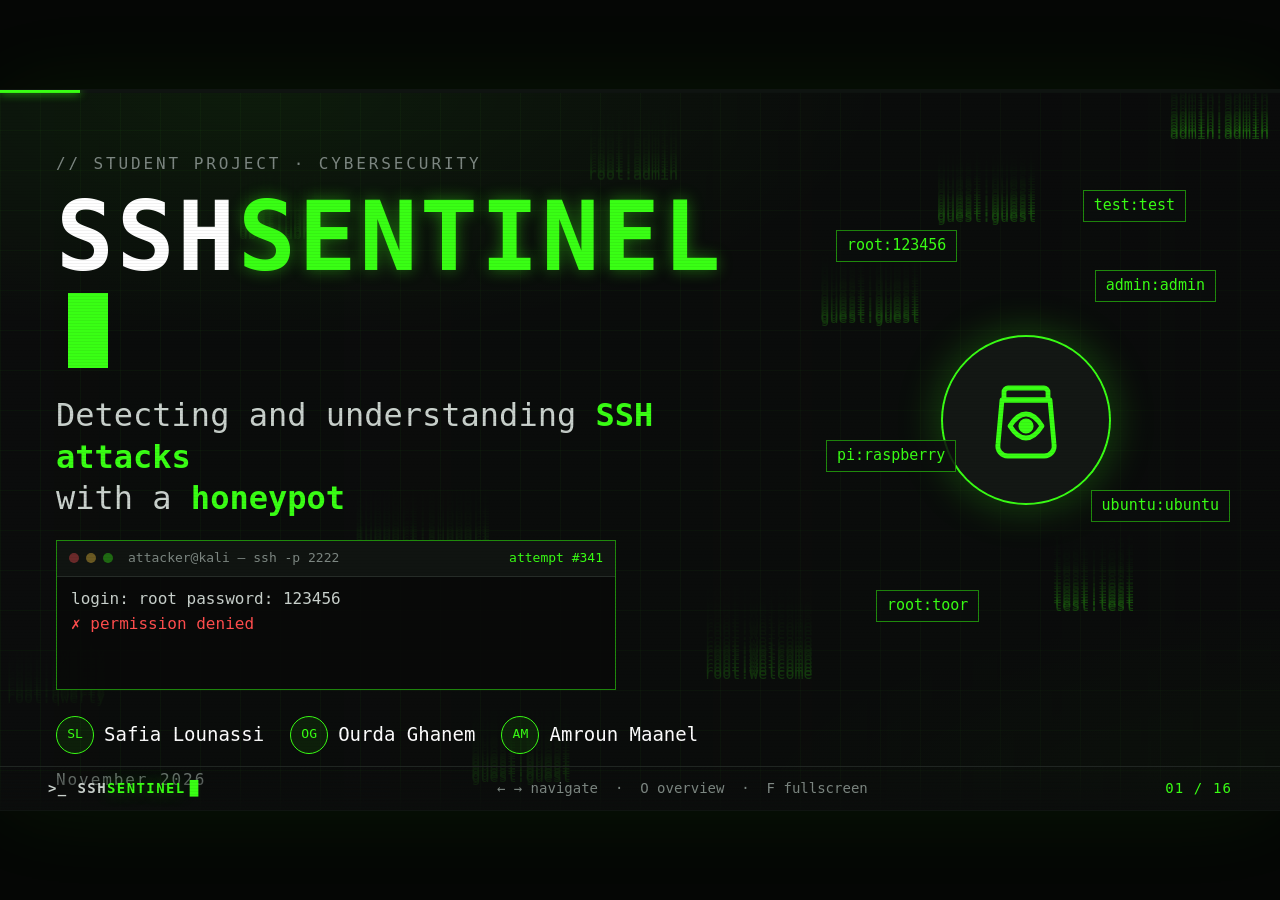
==== presentation/index.html @ a75fe954 "Add  custom modifications and presentation" ====
<!DOCTYPE html>
<html lang="en">
<head>
<meta charset="utf-8">
<meta name="viewport" content="width=device-width, initial-scale=1">
<title>SSH Sentinel - Detecting and understanding SSH attacks with a honeypot</title>
<link rel="stylesheet" href="css/style.css">
<link rel="stylesheet" href="css/slides.css">
</head>
<body>

<!-- ============================ ICON SET (line icons, 48x48) ============================ -->
<svg width="0" height="0" style="position:absolute" aria-hidden="true" focusable="false">
  <symbol id="i-server" viewBox="0 0 48 48"><rect x="6" y="8" width="36" height="14" rx="3"/><rect x="6" y="26" width="36" height="14" rx="3"/><circle cx="13" cy="15" r="1.6" fill="currentColor"/><circle cx="13" cy="33" r="1.6" fill="currentColor"/><path d="M22 15h14M22 33h14"/></symbol>
  <symbol id="i-db" viewBox="0 0 48 48"><ellipse cx="24" cy="12" rx="14" ry="6"/><path d="M10 12v24c0 3.3 6.3 6 14 6s14-2.7 14-6V12"/><path d="M10 24c0 3.3 6.3 6 14 6s14-2.7 14-6"/></symbol>
  <symbol id="i-web" viewBox="0 0 48 48"><rect x="5" y="8" width="38" height="32" rx="4"/><path d="M5 17h38"/><circle cx="11" cy="12.5" r="1.2" fill="currentColor"/><circle cx="16" cy="12.5" r="1.2" fill="currentColor"/><circle cx="24" cy="29" r="7"/><path d="M17 29h14M24 22c-3 3-3 11 0 14M24 22c3 3 3 11 0 14"/></symbol>
  <symbol id="i-terminal" viewBox="0 0 48 48"><rect x="5" y="9" width="38" height="30" rx="4"/><path d="M12 19l7 6-7 6M24 32h10"/></symbol>
  <symbol id="i-key" viewBox="0 0 48 48"><circle cx="15" cy="24" r="8"/><circle cx="15" cy="24" r="2.5" fill="currentColor"/><path d="M23 24h20M36 24v6M42 24v5"/></symbol>
  <symbol id="i-hacker" viewBox="0 0 48 48"><path d="M8 43c0-9 6-14 16-14s16 5 16 14"/><path d="M11 24c0-9 5-16 13-16s13 7 13 16c0 6-5 10-13 10s-13-4-13-10z"/><ellipse cx="24" cy="24" rx="8" ry="6.5" fill="#0b0d0c"/><circle cx="21" cy="24" r="1.8" fill="#ff4d4d" stroke="none"/><circle cx="27" cy="24" r="1.8" fill="#ff4d4d" stroke="none"/></symbol>
  <symbol id="i-firewall" viewBox="0 0 48 48"><rect x="5" y="10" width="38" height="28" rx="2"/><path d="M5 19.3h38M5 28.6h38M19 10v9.3M33 10v9.3M12 19.3v9.3M26 19.3v9.3M40 19.3v9.3M19 28.6V38M33 28.6V38"/></symbol>
  <symbol id="i-honeypot" viewBox="0 0 48 48"><path d="M13 14h22v-4a2 2 0 0 0-2-2H15a2 2 0 0 0-2 2z"/><path d="M12 14h24l2 22a5 5 0 0 1-5 6H15a5 5 0 0 1-5-6z"/><path d="M16 27c2.5-4 5.5-6 8-6s5.5 2 8 6c-2.5 4-5.5 6-8 6s-5.5-2-8-6z"/><circle cx="24" cy="27" r="2.6" fill="currentColor"/></symbol>
  <symbol id="i-eye" viewBox="0 0 48 48"><path d="M3 24s8-13 21-13 21 13 21 13-8 13-21 13S3 24 3 24z"/><circle cx="24" cy="24" r="6"/><circle cx="24" cy="24" r="2" fill="currentColor"/></symbol>
  <symbol id="i-shell" viewBox="0 0 48 48"><ellipse cx="24" cy="25" rx="18" ry="12" transform="rotate(-18 24 25)"/><path d="M8 31c9-5 23-7 33-3"/><path d="M16 29.5v4M20.5 28v4.2M25 27v4.4M29.5 26.5v4.2M34 27v4"/><path d="M14 23.5l3-1.5M18 20.5l3-1.2M23 18.6l3-.8M28 17.8l3-.2"/></symbol>
  <symbol id="i-hammer" viewBox="0 0 48 48"><rect x="21" y="5" width="24" height="11" rx="2" transform="rotate(45 33 10.5)"/><path d="M26 22L8 40"/></symbol>
  <symbol id="i-book" viewBox="0 0 48 48"><path d="M5 11c6-2 13-1 19 3v26c-6-4-13-5-19-3z"/><path d="M43 11c-6-2-13-1-19 3v26c6-4 13-5 19-3z"/><path d="M11 19c3-.6 6 0 9 1.6M11 26c3-.6 6 0 9 1.6"/></symbol>
  <symbol id="i-spray" viewBox="0 0 48 48"><rect x="8" y="20" width="16" height="22" rx="3"/><path d="M12 20v-7h9v7M21 14h9v-3H17"/><path d="M12 30h8"/><circle cx="35" cy="14" r="1.4" fill="currentColor"/><circle cx="40" cy="18" r="1.4" fill="currentColor"/><circle cx="37" cy="23" r="1.4" fill="currentColor"/><circle cx="43" cy="24" r="1.4" fill="currentColor"/><circle cx="40" cy="29" r="1.4" fill="currentColor"/></symbol>
  <symbol id="i-search" viewBox="0 0 48 48"><circle cx="21" cy="21" r="12"/><path d="M30 30l13 13"/><path d="M15 21h12M15 17h8M15 25h8"/></symbol>
  <symbol id="i-session" viewBox="0 0 48 48"><rect x="3" y="17" width="14" height="14" rx="3"/><rect x="31" y="17" width="14" height="14" rx="3"/><path d="M17 24h14"/><path d="M24 14v-5M24 34v5" /></symbol>
  <symbol id="i-alert" viewBox="0 0 48 48"><path d="M24 6L44 40H4z"/><path d="M24 20v10"/><circle cx="24" cy="35" r="1.6" fill="currentColor"/></symbol>
  <symbol id="i-pin" viewBox="0 0 48 48"><path d="M24 43s13-12 13-22a13 13 0 0 0-26 0c0 10 13 22 13 22z"/><circle cx="24" cy="21" r="5"/></symbol>
  <symbol id="i-globe" viewBox="0 0 48 48"><circle cx="24" cy="24" r="18"/><path d="M6 24h36M24 6c-8 9-8 27 0 36M24 6c8 9 8 27 0 36"/></symbol>
  <symbol id="i-lock" viewBox="0 0 48 48"><rect x="9" y="21" width="30" height="21" rx="4"/><path d="M15 21v-6a9 9 0 0 1 18 0v6"/><circle cx="24" cy="31" r="2.5" fill="currentColor"/></symbol>
  <symbol id="i-shield" viewBox="0 0 48 48"><path d="M24 5l16 6v12c0 10-7 17-16 20C15 40 8 33 8 23V11z"/><path d="M17 24l5 5 9-10"/></symbol>
  <symbol id="i-door" viewBox="0 0 48 48"><rect x="12" y="5" width="24" height="38" rx="2"/><circle cx="31" cy="25" r="2" fill="currentColor"/><path d="M6 43h36"/></symbol>
  <symbol id="i-playbook" viewBox="0 0 48 48"><rect x="9" y="8" width="30" height="35" rx="3"/><rect x="17" y="4" width="14" height="8" rx="2"/><path d="M15 21h18M15 28h18M15 35h10"/></symbol>
  <symbol id="i-bell" viewBox="0 0 48 48"><path d="M10 35V23a14 14 0 0 1 28 0v12l4 4H6z"/><path d="M20 43a4 4 0 0 0 8 0"/></symbol>
  <symbol id="i-cube" viewBox="0 0 48 48"><path d="M24 5l17 9v20l-17 9-17-9V14z"/><path d="M7 14l17 9 17-9M24 23v20"/></symbol>
  <symbol id="i-sliders" viewBox="0 0 48 48"><path d="M6 12h36M6 24h36M6 36h36"/><circle cx="17" cy="12" r="4" fill="#141815"/><circle cx="31" cy="24" r="4" fill="#141815"/><circle cx="14" cy="36" r="4" fill="#141815"/></symbol>
  <symbol id="i-check" viewBox="0 0 48 48"><path d="M8 25l11 11 21-23"/></symbol>
  <symbol id="i-x" viewBox="0 0 48 48"><path d="M11 11l26 26M37 11L11 37"/></symbol>
  <symbol id="i-laptop" viewBox="0 0 48 48"><rect x="9" y="10" width="30" height="21" rx="2"/><path d="M3 39h42l-3-8H6z"/></symbol>
  <symbol id="i-camera" viewBox="0 0 48 48"><rect x="4" y="14" width="40" height="26" rx="4"/><circle cx="24" cy="27" r="8"/><path d="M15 14l3-6h12l3 6"/></symbol>
  <symbol id="i-file" viewBox="0 0 48 48"><path d="M11 5h18l9 9v29H11z"/><path d="M29 5v9h9M17 24h14M17 30h14M17 36h9"/></symbol>
  <symbol id="i-plug" viewBox="0 0 48 48"><path d="M17 5v10M31 5v10"/><path d="M11 15h26v8a13 13 0 0 1-26 0z"/><path d="M24 36v8"/></symbol>
  <symbol id="i-clock" viewBox="0 0 48 48"><circle cx="24" cy="24" r="18"/><path d="M24 12v13l8 5"/></symbol>
  <symbol id="i-network" viewBox="0 0 48 48"><circle cx="24" cy="10" r="5"/><circle cx="9" cy="37" r="5"/><circle cx="39" cy="37" r="5"/><path d="M21 14.5L11.5 32.5M27 14.5l9.5 18M14 37h20"/></symbol>
  <symbol id="i-skull" viewBox="0 0 48 48"><path d="M10 22c0-8 6-14 14-14s14 6 14 14c0 5-2 8-5 10v6H15v-6c-3-2-5-5-5-10z"/><circle cx="18" cy="23" r="3" fill="currentColor"/><circle cx="30" cy="23" r="3" fill="currentColor"/><path d="M21 38v-4M27 38v-4"/></symbol>
</svg>

<div id="deck">
<div id="stage">
  <div class="chrome-progress"><i id="bar"></i></div>

  <!-- ================================== 01 TITLE ================================== -->
  <section class="slide s-title" id="title" data-title="Title">
    <canvas id="rain" width="1280" height="720"></canvas>
    <div class="t-left">
      <div class="t-kicker">// student project &middot; cybersecurity</div>
      <h1 class="hero">SSH<span class="accent">SENTINEL</span><span class="caret-block"></span></h1>
      <p class="sub">Detecting and understanding <b>SSH attacks</b><br>with a <b>honeypot</b></p>
      <div class="miniterm" id="miniterm" aria-hidden="true">
        <div class="mt-head"><i></i><i></i><i></i><span>attacker@kali &mdash; ssh -p 2222</span><em id="mt-count">attempt #1</em></div>
        <div class="mt-body" id="mt-body"></div>
      </div>
      <div class="team">
        <div class="person"><span class="avatar">SL</span><span>Safia Lounassi</span></div>
        <div class="person"><span class="avatar">OG</span><span>Ourda Ghanem</span></div>
        <div class="person"><span class="avatar">AM</span><span>Amroun Maanel</span></div>
      </div>
      <div class="t-date">November 2026</div>
    </div>
    <div class="t-art" id="tart">
      <div class="radar"><i></i><i></i><i></i></div>
      <button class="jar-btn" id="jar" aria-label="Touch the honeypot"><svg class="ic"><use href="#i-honeypot"/></svg></button>
      <span class="fchip c1">root:123456</span><span class="fchip c2">admin:admin</span>
      <span class="fchip c3">pi:raspberry</span><span class="fchip c4">ubuntu:ubuntu</span>
      <span class="fchip c5">root:toor</span><span class="fchip c6">test:test</span>
      <div class="jar-alert" id="jar-alert"><svg class="ic"><use href="#i-alert"/></svg> ATTACKER CAUGHT</div>
    </div>
  </section>

  <!-- ================================== 02 SCENARIO ================================== -->
  <section class="slide" id="scenario" data-title="The scenario">
    <header class="head">
      <div class="kicker"><b>02</b> &middot; The scenario</div>
      <h1 class="t">Imagine a company&hellip;</h1>
    </header>
    <div class="sc-body">
      <div class="sc-wrap">
        <svg id="scene" viewBox="0 0 820 440" class="scene" role="img" aria-label="A company network with servers; an unknown attacker on the internet tries to reach the SSH administration server">
          <path d="M228 8v424" class="dash"/>
          <text x="228" y="436" text-anchor="middle" class="tiny" id="sc-inet">INTERNET</text>

          <g id="sc-attacker">
            <circle class="halo" cx="85" cy="345" r="62"/>
            <use href="#i-hacker" x="30" y="290" width="110" height="110" class="red"/>
            <text x="85" y="416" text-anchor="middle" class="lbl red">Unknown IP</text>
            <text x="85" y="432" text-anchor="middle" class="tiny">203.0.113.10</text>
          </g>

          <g id="sc-company">
            <rect x="300" y="8" width="512" height="424" rx="12" class="cbox"/>
            <text x="322" y="36" class="lbl">ACME CORP &middot; private network</text>
            <g class="srvs">
              <use href="#i-server" x="330" y="52" width="52" height="52"/><use href="#i-server" x="422" y="52" width="52" height="52"/><use href="#i-server" x="514" y="52" width="52" height="52"/><use href="#i-server" x="606" y="52" width="52" height="52"/><use href="#i-server" x="698" y="52" width="52" height="52"/>
              <use href="#i-server" x="330" y="128" width="52" height="52"/><use href="#i-server" x="422" y="128" width="52" height="52"/><use href="#i-server" x="514" y="128" width="52" height="52"/><use href="#i-server" x="606" y="128" width="52" height="52"/><use href="#i-server" x="698" y="128" width="52" height="52"/>
            </g>
            <text x="330" y="212" class="lbl dim">10 Linux servers</text>
            <path d="M322 226h470" class="dash soft"/>
            <g id="sc-ssh">
              <circle class="ring" cx="366" cy="330" r="48"/>
              <use href="#i-terminal" x="336" y="300" width="60" height="60"/>
              <text x="366" y="398" text-anchor="middle" class="lbl">SSH admin</text>
            </g>
            <g id="sc-db"><use href="#i-db" x="500" y="300" width="60" height="60"/><text x="530" y="398" text-anchor="middle" class="lbl dim">Database</text></g>
            <g id="sc-web"><use href="#i-web" x="650" y="300" width="60" height="60"/><text x="680" y="398" text-anchor="middle" class="lbl dim">Web app</text></g>
          </g>
          <g id="sc-flow"></g>
          <text id="sc-count" x="85" y="272" text-anchor="middle" class="count">attempts: 0</text>
        </svg>
        <div class="qb qb1" data-step="4"><svg class="ic"><use href="#i-search"/></svg> Who is it?</div>
        <div class="qb qb2" data-step="4"><svg class="ic"><use href="#i-playbook"/></svg> What are they trying?</div>
        <div class="qb qb3" data-step="4"><svg class="ic"><use href="#i-terminal"/></svg> What if they get in?</div>
      </div>
      <aside class="sc-say">
        <div class="say" data-step="1"><b>A company</b><span>10 Linux servers, a database server, a web application server and an SSH administration server.</span></div>
        <div class="say" data-step="2"><b>One day&hellip;</b><span>An unknown IP address keeps trying different credentials on the SSH server.</span></div>
        <div class="say alert" data-step="3"><b><svg class="ic"><use href="#i-bell"/></svg> The security team notices</b><span><em id="sc-n">0</em> failed logins. They need answers, fast.</span></div>
      </aside>
    </div>
  </section>

  <!-- ================================== 03 QUESTIONS ================================== -->
  <section class="slide" id="questions" data-title="Three questions">
    <header class="head">
      <div class="kicker"><b>03</b> &middot; What the company wants to know</div>
      <h1 class="t">Three questions</h1>
    </header>
    <div class="qrow">
      <article class="qcard" data-step="1" tabindex="0">
        <div class="qinner">
          <div class="qface front"><span class="qnum">01</span><svg class="ic xl"><use href="#i-hacker"/></svg><h2>Who?</h2><p>Who is trying to access our infrastructure?</p><span class="hint">click to flip</span></div>
          <div class="qface back"><h3>We answer with</h3><ul><li><svg class="ic"><use href="#i-globe"/></svg> a world map of attackers</li><li><svg class="ic"><use href="#i-pin"/></svg> IP, country, history</li></ul><span class="hint">Slide 11</span></div>
        </div>
      </article>
      <article class="qcard" data-step="2" tabindex="0">
        <div class="qinner">
          <div class="qface front"><span class="qnum">02</span><svg class="ic xl"><use href="#i-playbook"/></svg><h2>How?</h2><p>What techniques are they using?</p><span class="hint">click to flip</span></div>
          <div class="qface back"><h3>We answer with</h3><ul><li><svg class="ic"><use href="#i-shield"/></svg> 11 detection rules</li><li><svg class="ic"><use href="#i-bell"/></svg> alerts with severity</li></ul><span class="hint">Slides 12-13</span></div>
        </div>
      </article>
      <article class="qcard" data-step="3" tabindex="0">
        <div class="qinner">
          <div class="qface front"><span class="qnum">03</span><svg class="ic xl"><use href="#i-terminal"/></svg><h2>Then?</h2><p>What happens after they gain access to a simulated environment?</p><span class="hint">click to flip</span></div>
          <div class="qface back"><h3>We answer with</h3><ul><li><svg class="ic"><use href="#i-shell"/></svg> Cowrie's fake shell</li><li><svg class="ic"><use href="#i-clock"/></svg> a replay of the session</li></ul><span class="hint">Slide 14</span></div>
        </div>
      </article>
    </div>
    <div class="bigline" data-step="4">We answer all three &mdash; <span class="accent">without risking a single real server.</span></div>
  </section>

  <!-- ================================== 04 HONEYPOT ================================== -->
  <section class="slide" id="honeypot" data-title="Key term: honeypot">
    <header class="head">
      <div class="kicker"><b>04</b> &middot; Key term</div>
      <h1 class="t"><svg class="ic hi"><use href="#i-honeypot"/></svg> Honeypot</h1>
    </header>
    <div class="two hp">
      <div class="hp-left">
        <p class="lead">A <b>decoy system</b> that looks real, but that nobody legitimate has any reason to use.</p>
        <div class="analogy" data-step="1"><span class="tag">Analogy</span>A wallet left on a table, with a hidden camera. An honest person walks past. Whoever touches it is exactly who you wanted to see.</div>
        <div class="trio" data-step="2">
          <div><svg class="ic"><use href="#i-alert"/></svg><span>Any connection is suspicious</span></div>
          <div><svg class="ic"><use href="#i-eye"/></svg><span>Every move is recorded</span></div>
          <div><svg class="ic"><use href="#i-shield"/></svg><span>Nothing real is at risk</span></div>
        </div>
      </div>
      <div class="hp-right">
        <svg id="hp-scene" viewBox="0 0 560 330" role="img" aria-label="A thief reaches for a wallet; a hidden camera records it">
          <g id="hp-cam"><use href="#i-camera" x="440" y="14" width="86" height="86"/><circle class="rec" cx="512" cy="36" r="5"/><text x="483" y="116" text-anchor="middle" class="tiny">hidden camera</text></g>
          <path d="M455 100L400 214" class="dash soft"/>
          <rect x="120" y="262" width="360" height="12" rx="4" class="table"/><path d="M150 274v40M450 274v40" class="table-leg"/>
          <g id="hp-bait" transform="translate(300 214)"><rect width="96" height="48" rx="9" class="wallet"/><path d="M62 0v48" class="wallet-line"/><circle cx="78" cy="24" r="5" class="wallet-clasp"/><text x="28" y="31" class="coin">$</text></g>
          <text x="348" y="298" text-anchor="middle" class="tiny">bait</text>
          <g id="hp-thief"><use href="#i-hacker" x="0" y="196" width="104" height="104" class="red"/></g>
          <circle id="hp-flash" cx="350" cy="238" r="0"/>
          <g id="hp-stamp"><rect x="150" y="70" width="230" height="52" rx="6"/><text x="265" y="106" text-anchor="middle">CAUGHT</text></g>
        </svg>
        <div class="hp-foot"><button class="btn" id="hp-btn">&#9654; Touch the bait</button><div id="hp-log" class="mini-log"></div></div>
      </div>
    </div>
  </section>

  <!-- ================================== 05 COWRIE ================================== -->
  <section class="slide" id="cowrie" data-title="Key term: Cowrie">
    <header class="head">
      <div class="kicker"><b>05</b> &middot; Key term</div>
      <h1 class="t"><svg class="ic hi"><use href="#i-shell"/></svg> Cowrie</h1>
    </header>
    <div class="two cw">
      <div class="cw-left">
        <p class="lead">A ready-made, open-source <b>SSH honeypot</b>. It records. It does not analyse.</p>
        <ul class="facts">
          <li data-step="1"><svg class="ic"><use href="#i-terminal"/></svg><span>Listens on port <b>2222</b> &mdash; the real SSH stays on 22</span></li>
          <li data-step="2"><svg class="ic"><use href="#i-shell"/></svg><span>Gives attackers a <b>fake shell</b>: every answer is invented</span></li>
          <li data-step="3"><svg class="ic"><use href="#i-file"/></svg><span>Saves every action as a <b>JSON log</b></span></li>
          <li data-step="4"><svg class="ic"><use href="#i-shield"/></svg><span>Attackers <b>never touch a real system</b></span></li>
        </ul>
        <div class="credit" data-step="5"><svg class="ic"><use href="#i-plug"/></svg><span>Not our code. <b>SSH Sentinel</b> is built on top of it.</span></div>
      </div>
      <div class="cw-right">
        <div class="cw-title">Try it &mdash; you are the attacker</div>
        <div class="term">
          <div class="term-head"><i></i><i></i><i></i><span>root@svr04 &mdash; fake shell (Cowrie)</span></div>
          <div class="term-body" id="tb"></div>
          <form class="term-in" id="tf" autocomplete="off"><span class="ps1">root@svr04:~#</span><input id="ti" spellcheck="false" aria-label="type a command"></form>
        </div>
        <div class="cmdchips" id="cmdchips">
          <button class="chipbtn" data-cmd="whoami">whoami</button><button class="chipbtn" data-cmd="uname -a">uname -a</button><button class="chipbtn" data-cmd="ls">ls</button><button class="chipbtn" data-cmd="cat /etc/passwd">cat /etc/passwd</button><button class="chipbtn" data-cmd="wget http://example.invalid/x">wget&hellip;</button>
        </div>
        <div class="rec-title"><svg class="ic"><use href="#i-eye"/></svg> What Cowrie records</div>
        <div class="reclog" id="reclog"></div>
      </div>
    </div>
  </section>

  <!-- ================================== 06 VOCABULARY ================================== -->
  <section class="slide" id="vocab" data-title="Attack vocabulary">
    <header class="head">
      <div class="kicker"><b>06</b> &middot; Key terms &middot; the attacker's vocabulary</div>
      <h1 class="t">Five words you will hear</h1>
    </header>
    <div class="vtiles" id="vtiles">
      <button class="vtile" data-step="1" data-v="brute"><svg class="ic xl"><use href="#i-hammer"/></svg><b>Brute force</b><span>Try every possible combination until one works.</span></button>
      <button class="vtile" data-step="2" data-v="dict"><svg class="ic xl"><use href="#i-book"/></svg><b>Dictionary attack</b><span>Try the most common passwords first.</span></button>
      <button class="vtile" data-step="3" data-v="spray"><svg class="ic xl"><use href="#i-spray"/></svg><b>Password spraying</b><span>One password, tried on many accounts.</span></button>
      <button class="vtile" data-step="4" data-v="enum"><svg class="ic xl"><use href="#i-search"/></svg><b>Username enumeration</b><span>Probe which usernames actually exist.</span></button>
      <button class="vtile" data-step="5" data-v="session"><svg class="ic xl"><use href="#i-session"/></svg><b>SSH session</b><span>One connection, from connect to close.</span></button>
    </div>
    <div class="vdemo panel" id="vdemo"><div class="vd-empty">Press &rarr; to meet the first one</div></div>
  </section>

  <!-- ================================== 07 PROBLEM ================================== -->
  <section class="slide" id="problem" data-title="The problem">
    <header class="head">
      <div class="kicker"><b>07</b> &middot; The problem</div>
      <h1 class="t">A honeypot gives you <span class="red">logs</span>, not answers</h1>
    </header>
    <div class="logwall panel">
      <div class="logscroll" id="logscroll"></div>
      <div class="lw-badge" data-step="1"><svg class="ic"><use href="#i-file"/></svg> <em id="lw-n">12,408</em> events today</div>
      <div class="lw-shade"></div>
      <div class="lw-q" data-step="2">
        <div><svg class="ic"><use href="#i-hacker"/></svg>Who attacked?</div>
        <div><svg class="ic"><use href="#i-key"/></svg>Who got in?</div>
        <div><svg class="ic"><use href="#i-terminal"/></svg>What did they do?</div>
      </div>
    </div>
    <div class="bigline" data-step="3">Nobody can read this at scale. <span class="accent">We need a tool that turns logs into answers.</span></div>
  </section>

  <!-- ================================== 08 VERSUS ================================== -->
  <section class="slide" id="versus" data-title="Why a honeypot, not just a firewall?">
    <header class="head">
      <div class="kicker"><b>08</b> &middot; A fair question</div>
      <h1 class="t">Why a honeypot, not just a firewall?</h1>
    </header>
    <div class="vs">
      <div class="vs-col fw" id="vs-fw">
        <div class="vs-top"><svg class="ic"><use href="#i-firewall"/></svg><div><b>Firewall</b><small>the locked door</small></div></div>
        <div class="lane"><svg class="ic atk"><use href="#i-hacker"/></svg><i class="pkt" id="fw-pkt"></i><svg class="ic wall"><use href="#i-firewall"/></svg><span class="stamp bad" id="fw-stamp">BLOCKED</span></div>
        <div class="vs-log" id="fw-log"></div>
        <div class="vs-learn" id="fw-learn">You learn: <b>one log line</b></div>
      </div>
      <div class="vs-btn"><button class="btn" id="vs-go">&#9654; Launch attack</button></div>
      <div class="vs-col hp" id="vs-hp">
        <div class="vs-top"><svg class="ic"><use href="#i-honeypot"/></svg><div><b>Honeypot</b><small>the decoy room with a camera</small></div></div>
        <div class="lane"><svg class="ic atk"><use href="#i-hacker"/></svg><i class="pkt" id="hp-pkt"></i><svg class="ic room"><use href="#i-camera"/></svg></div>
        <div class="vs-log" id="hp-log2"></div>
        <div class="vs-learn" id="hp-learn">You learn: <b>the attacker's whole playbook</b></div>
      </div>
    </div>
    <div class="adv" data-step="2">
      <div><svg class="ic"><use href="#i-check"/></svg><b>Almost no false alarms</b><span>nobody legitimate uses it</span></div>
      <div><svg class="ic"><use href="#i-terminal"/></svg><b>Sees what happens after login</b><span>every command typed</span></div>
      <div><svg class="ic"><use href="#i-cube"/></svg><b>Safe to study</b><span>a fake shell, nothing real</span></div>
      <div><svg class="ic"><use href="#i-bell"/></svg><b>Early warning</b><span>check the real servers</span></div>
    </div>
    <div class="caveat" data-step="3">They work <b>together</b>. A honeypot sees only attacks aimed at it &mdash; it complements real defences, it does not replace them.</div>
  </section>

  <!-- ================================== 09 SOLUTION ================================== -->
  <section class="slide" id="solution" data-title="The solution: SSH Sentinel">
    <header class="head">
      <div class="kicker"><b>09</b> &middot; Our solution</div>
      <h1 class="t">SSH<span class="accent">Sentinel</span> <span class="dimh">&mdash; Cowrie records, Sentinel makes sense of it</span></h1>
    </header>
    <div class="sol">
      <div class="sol-raw" id="sol-raw"></div>
      <div class="sol-core"><div class="core-ring"><svg class="ic"><use href="#i-shield"/></svg></div></div>
      <div class="sol-out" id="sol-out">
        <div class="stat"><em data-to="16">0</em><span>attacker IPs</span></div>
        <div class="stat"><em data-to="124">0</em><span>failed logins</span></div>
        <div class="stat hot"><em data-to="46">0</em><span>alerts raised</span></div>
        <div class="stat"><em data-to="15">0</em><span>countries</span></div>
      </div>
    </div>
    <div class="verbs" data-step="1">
      <div class="verb"><svg class="ic"><use href="#i-file"/></svg><b>COLLECT</b><span>read the honeypot log</span></div>
      <span class="varrow">&rarr;</span>
      <div class="verb"><svg class="ic"><use href="#i-shield"/></svg><b>DETECT</b><span>11 rules find attack patterns</span></div>
      <span class="varrow">&rarr;</span>
      <div class="verb"><svg class="ic"><use href="#i-eye"/></svg><b>UNDERSTAND</b><span>map, charts, alerts, sessions</span></div>
    </div>
  </section>

  <!-- ================================== 10 ARCHITECTURE ================================== -->
  <section class="slide" id="arch" data-title="Architecture">
    <header class="head">
      <div class="kicker"><b>10</b> &middot; Architecture &middot; the two-machine lab</div>
      <h1 class="t">From one login attempt to one dashboard</h1>
    </header>
    <div class="pipe" id="pipe">
      <button class="pn" data-i="0"><svg class="ic"><use href="#i-laptop"/></svg><b>Attacker PC</b><small>hydra &middot; ssh</small></button>
      <span class="pa"><i></i></span>
      <button class="pn" data-i="1"><svg class="ic"><use href="#i-shell"/></svg><b>Cowrie</b><small>honeypot :2222</small></button>
      <span class="pa"><i></i></span>
      <button class="pn" data-i="2"><svg class="ic"><use href="#i-file"/></svg><b>Collector</b><small>reads the log</small></button>
      <span class="pa"><i></i></span>
      <button class="pn" data-i="3"><svg class="ic"><use href="#i-db"/></svg><b>Database</b><small>SQLite</small></button>
      <span class="pa"><i></i></span>
      <div class="pstack">
        <button class="pn sm" data-i="4"><svg class="ic"><use href="#i-shield"/></svg><b>Detection</b><small>11 rules</small></button>
        <button class="pn sm" data-i="5"><svg class="ic"><use href="#i-globe"/></svg><b>Geolocation</b><small>IP &rarr; place</small></button>
      </div>
      <span class="pa"><i></i></span>
      <button class="pn" data-i="6"><svg class="ic"><use href="#i-plug"/></svg><b>API</b><small>Flask</small></button>
      <span class="pa"><i></i></span>
      <button class="pn" data-i="7"><svg class="ic"><use href="#i-web"/></svg><b>Dashboard</b><small>map &middot; alerts</small></button>
      <div class="brk brk-a"><span>ATTACKER machine</span></div>
      <div class="brk brk-b"><span>SERVER machine &mdash; same network</span></div>
      <i class="pdot" id="pdot"></i>
    </div>
    <div class="pcap" id="pcap"><button class="btn" id="pplay">&#9654; Follow one login attempt</button><code id="pcap-t">Click any block to see what it does.</code></div>
    <div class="pdetail panel" id="pdetail"><h3 id="pd-h">&nbsp;</h3><p id="pd-p"></p><small id="pd-f"></small></div>
  </section>

  <!-- ================================== 11 Q1 WHO ================================== -->
  <section class="slide" id="q1" data-title="Question 1: Who?">
    <header class="head">
      <div class="kicker"><span class="qbadge">Question 1</span> &middot; Who is trying to access our infrastructure?</div>
      <h1 class="t">Who? <span class="dimh">&mdash; every attacker, placed on the map</span></h1>
    </header>
    <div class="two q1">
      <div class="panel mapbox">
        <canvas id="map" width="1500" height="600"></canvas>
        <div id="map-tip" class="map-tip hidden"></div>
        <div class="map-leg"><span><i></i> bubble size = events</span></div>
      </div>
      <div class="q1-side">
        <div class="panel table-p"><table id="q1-table"></table></div>
        <div class="lan" data-step="1"><svg class="ic"><use href="#i-laptop"/></svg><span>Our lab attacker has a <b>private IP</b> (192.168.x.x): it has no place on a world map, so it shows as <b>"Private network"</b>.</span></div>
      </div>
    </div>
  </section>

  <!-- ================================== 12 Q2 RULES ================================== -->
  <section class="slide" id="q2" data-title="Question 2: Techniques">
    <header class="head">
      <div class="kicker"><span class="qbadge">Question 2</span> &middot; What techniques are they using?</div>
      <h1 class="t">11 rules that recognise an attack <span class="dimh">&mdash; 4 are new</span></h1>
    </header>
    <div class="two q2">
      <div class="q2-left">
        <div class="rules" id="rules"></div>
        <div class="rdetail panel" id="rdetail"><span class="rd-hint">Click a rule</span></div>
      </div>
      <div class="q2-right panel">
        <div class="pg-title"><svg class="ic"><use href="#i-sliders"/></svg> Try the detector</div>
        <div class="pg-sub">Failed logins from one IP in the last <b>30 seconds</b></div>
        <div class="pg-num"><em id="pg-n">0</em></div>
        <input type="range" min="0" max="14" value="0" id="pg-range" aria-label="failed logins in 30 seconds">
        <div class="pg-scale"><span style="--p:35.7%">5</span><span style="--p:71.4%">10</span></div>
        <div class="pg-lamps">
          <div class="lamp" id="lamp-bf"><i></i><div><b>brute_force</b><small>5 failures &middot; medium</small></div></div>
          <div class="lamp" id="lamp-ra"><i></i><div><b>rapid_attack</b><small>10 failures &middot; high</small></div></div>
        </div>
        <button class="btn" id="pg-sim">&#9654; Simulate an attack</button>
      </div>
    </div>
  </section>

  <!-- ================================== 13 BOTNET ================================== -->
  <section class="slide" id="botnet" data-title="The botnet rule">
    <header class="head">
      <div class="kicker"><span class="qbadge">Question 2</span> &middot; the rule that sees what the others miss</div>
      <h1 class="t">distributed_attack <span class="dimh">&mdash; one botnet, four IPs</span></h1>
    </header>
    <div class="bn">
      <div class="bn-toggle"><button class="btn on" id="bn-a">Per-IP view</button><button class="btn" id="bn-b">Cross-IP view</button></div>
      <div class="bn-cards" id="bn-cards"></div>
      <svg class="bn-lines" id="bn-lines" viewBox="0 0 1184 120" preserveAspectRatio="none"></svg>
      <div class="bn-banner" id="bn-banner">
        <div class="bn-quiet"><svg class="ic"><use href="#i-check"/></svg> Every IP stays under the threshold (5) &mdash; <b>no alert</b>. Looks harmless&hellip;</div>
        <div class="bn-alert"><svg class="ic"><use href="#i-alert"/></svg><div><b>distributed_attack &middot; HIGH</b><span>4 IPs tried the <em>same 4 credentials</em> in the same 10 minutes &rarr; a coordinated botnet</span></div></div>
      </div>
    </div>
  </section>

  <!-- ================================== 14 Q3 AFTER ================================== -->
  <section class="slide" id="q3" data-title="Question 3: After they get in">
    <header class="head">
      <div class="kicker"><span class="qbadge">Question 3</span> &middot; What happens after they gain access?</div>
      <h1 class="t">Then? <span class="dimh">&mdash; watching the attacker work</span></h1>
    </header>
    <div class="two q3">
      <div class="q3-left">
        <div class="term big">
          <div class="term-head"><i></i><i></i><i></i><span>session a3f91c0d22b1 &mdash; 192.0.2.88 &mdash; Cowrie fake shell</span></div>
          <div class="term-body" id="rp-body"></div>
        </div>
        <div class="rp-ctrl"><button class="btn" id="rp-play">&#9654; Replay</button><input type="range" id="rp-range" min="0" max="10" value="0" aria-label="scrub the session"><span class="rp-note">nothing real was touched</span></div>
      </div>
      <div class="q3-right">
        <div class="threat panel"><div class="th-title">Threat level</div><div class="th-bar" id="th-bar"><i></i><i></i><i></i><i></i></div><div class="th-lbl" id="th-lbl">quiet</div></div>
        <div class="alerts panel"><div class="th-title"><svg class="ic"><use href="#i-bell"/></svg> What Sentinel flags</div><div id="rp-alerts"></div></div>
      </div>
    </div>
  </section>

  <!-- ================================== 15 DEMO ================================== -->
  <section class="slide s-demo" id="demo" data-title="Live demo">
    <header class="head">
      <div class="kicker"><b>15</b> &middot; Live demo</div>
      <h1 class="t">Let's attack our own honeypot</h1>
    </header>
    <div class="dm">
      <div class="dm-box a"><svg class="ic xl"><use href="#i-laptop"/></svg><b>ATTACKER</b><small>our friend's PC</small></div>
      <div class="dm-link"><span>same network</span><i></i><i></i><i></i><i></i><i></i></div>
      <div class="dm-box b"><svg class="ic xl"><use href="#i-shell"/></svg><b>SERVER</b><small>Cowrie + SSH Sentinel</small></div>
    </div>
    <div class="dm-steps">
      <div><span>1</span>The attacker scans, guesses passwords, logs in</div>
      <div><span>2</span>Sentinel reads the log and raises alerts</div>
      <div><span>3</span>We read the story on the dashboard</div>
    </div>
    <div class="dm-links">
      <a class="btn" href="http://127.0.0.1:5000" target="_blank" rel="noopener">Open the live dashboard</a>
      <a class="btn ghost" href="http://127.0.0.1:5001" target="_blank" rel="noopener">Open the demo-mode dashboard</a>
    </div>
  </section>

  <!-- ================================== 16 CLOSE ================================== -->
  <section class="slide" id="close" data-title="From detection to action">
    <header class="head">
      <div class="kicker"><b>16</b> &middot; Back to our company</div>
      <h1 class="t">From detection to action</h1>
    </header>
    <div class="cl">
      <div class="cl-ring">
        <svg viewBox="0 0 120 120"><circle cx="60" cy="60" r="52" class="rg-bg"/><circle cx="60" cy="60" r="52" class="rg-fg" id="rg-fg"/></svg>
        <div class="rg-txt"><em id="rg-n">0</em><span>/ 6 done</span></div>
        <div class="rg-sub">The team can&hellip;</div>
      </div>
      <div class="acts" id="acts"></div>
    </div>
    <div class="thanks" data-step="7" id="thanks">
      <div class="th-glow"></div>
      <svg class="ic xxl"><use href="#i-shield"/></svg>
      <h2>Thank you</h2>
      <div class="th-q">Questions?</div>
      <div class="th-names"><span>Safia Lounassi</span><span>Ourda Ghanem</span><span>Amroun Maanel</span></div>
    </div>
  </section>

  <footer class="chrome-foot">
    <div class="brand">&gt;_ SSH<span class="accent">SENTINEL</span></div>
    <div class="hint-keys" id="hintkeys">&larr; &rarr; navigate &nbsp;&middot;&nbsp; O overview &nbsp;&middot;&nbsp; F fullscreen</div>
    <div class="counter"><span id="counter">01 / 16</span></div>
  </footer>
  <button class="navbtn prev" id="prev" aria-label="Previous">&lsaquo;</button>
  <button class="navbtn next" id="next" aria-label="Next">&rsaquo;</button>
</div>
</div>

<div id="overview" class="hidden" aria-label="Slide overview"><div class="ov-title">Slides &mdash; click to jump (Esc to close)</div><div class="ov-grid" id="ov-grid"></div></div>

<script src="js/worldmap.js"></script>
<script src="js/deck.js"></script>
<script src="js/slides-1.js"></script>
<script src="js/slides-2.js"></script>
<script src="js/slides-3.js"></script>
<script>Deck.start();</script>
</body>
</html>
---- presentation/css/style.css ----
/* =====================================================================
   SSH Sentinel - presentation theme (same look as the dashboard)
   Stage is a fixed 1280x720 canvas that is scaled to fit any screen.
   ===================================================================== */
:root {
  --bg: #0b0d0c;  --panel: #141815;  --panel-2: #1a1f1c;  --line: #262c28;
  --text: #c9d1cc;  --muted: #7d8782;
  --green: #39ff14;  --green-dim: #1f8a0c;  --red: #ff4d4d;
  --amber: #e0b040;  --orange: #ff7b3a;  --grey: #9aa59f;
  --mono: "JetBrains Mono", "Fira Code", Consolas, "DejaVu Sans Mono", monospace;
}
* { box-sizing: border-box; margin: 0; padding: 0; }
html, body { height: 100%; background: #050605; overflow: hidden; color: var(--text); font-family: var(--mono); }
button { font-family: inherit; }
.hidden { display: none !important; }

/* ------------------------------------------------------------------ stage */
#deck { position: fixed; inset: 0; display: grid; place-items: center; }
#stage {
  position: relative; width: 1280px; height: 720px; flex: none; overflow: hidden;
  transform: scale(var(--s, 1)); transform-origin: center center;
  background:
    radial-gradient(ellipse 70% 50% at 20% 0%, rgba(57, 255, 20, .07), transparent 70%),
    radial-gradient(ellipse 60% 40% at 100% 100%, rgba(57, 255, 20, .04), transparent 70%),
    var(--bg);
  box-shadow: 0 0 0 1px #0f1411, 0 0 90px rgba(57, 255, 20, .07);
  font-size: 18px; line-height: 1.45;
}
#stage::before {            /* faint grid */
  content: ""; position: absolute; inset: 0; pointer-events: none; z-index: 0;
  background-image: linear-gradient(rgba(57, 255, 20, .035) 1px, transparent 1px),
                    linear-gradient(90deg, rgba(57, 255, 20, .035) 1px, transparent 1px);
  background-size: 40px 40px;
}
#stage::after {             /* scanlines */
  content: ""; position: absolute; inset: 0; pointer-events: none; z-index: 30;
  background: repeating-linear-gradient(0deg, rgba(0, 0, 0, .16) 0 1px, transparent 1px 3px);
  opacity: .35;
}

/* ------------------------------------------------------------------ chrome */
.chrome-progress { position: absolute; left: 0; right: 0; top: 0; height: 3px; background: #0f1411; z-index: 20; }
#bar { display: block; height: 100%; width: 0; background: var(--green); box-shadow: 0 0 10px var(--green); transition: width .4s ease; }
.chrome-foot {
  position: absolute; left: 0; right: 0; bottom: 0; height: 44px; z-index: 20;
  display: flex; align-items: center; justify-content: space-between; padding: 0 48px;
  color: var(--muted); font-size: 14px; border-top: 1px solid rgba(38, 44, 40, .8);
  background: linear-gradient(transparent, rgba(11, 13, 12, .92));
}
.brand { font-weight: bold; letter-spacing: .1em; color: var(--text); }
.brand::after { content: "\2588"; color: var(--green); margin-left: 4px; animation: blink 1s steps(2) infinite; }
.hint-keys { transition: opacity 1.2s ease; }
.hint-keys.fade { opacity: 0; }
.counter { color: var(--green); letter-spacing: .08em; }
.navbtn {
  position: absolute; top: 50%; transform: translateY(-50%); z-index: 25; width: 40px; height: 90px;
  border: 0; background: rgba(20, 24, 21, .6); color: var(--green); font-size: 42px; cursor: pointer;
  opacity: 0; transition: opacity .25s; line-height: 1;
}
.navbtn.prev { left: 0; border-radius: 0 6px 6px 0; } .navbtn.next { right: 0; border-radius: 6px 0 0 6px; }
#stage:hover .navbtn { opacity: .5; } .navbtn:hover { opacity: 1 !important; background: rgba(31, 138, 12, .5); }

@keyframes blink { 50% { opacity: 0; } }

/* ------------------------------------------------------------------ slides */
.slide {
  position: absolute; inset: 0; z-index: 1; padding: 30px 48px 66px;
  display: flex; flex-direction: column;
  opacity: 0; visibility: hidden; transform: translateX(56px);
  transition: opacity .45s ease, transform .45s ease, visibility 0s linear .45s;
}
.slide.past { transform: translateX(-56px); }
.slide.active { opacity: 1; visibility: visible; transform: none; transition-delay: 0s; }

[data-step] { opacity: 0; transform: translateY(18px); transition: opacity .55s ease, transform .55s ease; pointer-events: none; }
[data-step].on { opacity: 1; transform: none; pointer-events: auto; }

.head { margin-bottom: 14px; flex: none; }
.kicker { font-size: 15px; letter-spacing: .14em; text-transform: uppercase; color: var(--muted); }
.kicker b { color: var(--green); }
.qbadge { display: inline-block; padding: 1px 10px; border: 1px solid var(--green); color: var(--green); letter-spacing: .1em; }
h1.t { font-size: 42px; line-height: 1.15; margin-top: 6px; color: var(--green); text-shadow: 0 0 14px rgba(57, 255, 20, .35); font-weight: 700; }
h1.t .dimh, .dimh { font-size: .5em; color: var(--muted); text-shadow: none; font-weight: 400; letter-spacing: 0; }
.accent { color: var(--green); text-shadow: 0 0 16px rgba(57, 255, 20, .4); }
.red { color: var(--red); }
.lead { font-size: 25px; line-height: 1.4; color: var(--text); }
.lead b { color: var(--green); }
.two { display: grid; gap: 32px; flex: 1; min-height: 0; }

.panel { background: var(--panel); border: 1px solid var(--line); padding: 16px; }
.btn {
  display: inline-block; font-size: 16px; color: var(--green); background: transparent;
  border: 1px solid var(--green-dim); padding: 9px 16px; border-radius: 2px; cursor: pointer; text-decoration: none;
}
.btn:hover { background: var(--green); color: #000; }
.btn.on { background: var(--green-dim); color: #fff; }
.btn.ghost { color: var(--text); border-color: var(--line); } .btn.ghost:hover { color: #000; }
.btn:focus-visible, input:focus-visible, .qcard:focus-visible { outline: 2px solid var(--green); outline-offset: 2px; }

.ic { width: 1.15em; height: 1.15em; fill: none; stroke: currentColor; stroke-width: 2.4; stroke-linecap: round; stroke-linejoin: round; vertical-align: -.2em; flex: none; }
.ic.xl { width: 66px; height: 66px; } .ic.xxl { width: 120px; height: 120px; }
.ic.hi { width: .95em; height: .95em; margin-right: .15em; vertical-align: -.1em; }

.bigline { margin-top: auto; padding: 14px 0 0; font-size: 28px; line-height: 1.3; text-align: center; color: var(--text); }

.badge { padding: 1px 9px; border: 1px solid; border-radius: 2px; font-size: 13px; white-space: nowrap; }
.sev-low { color: var(--grey); border-color: #4b534e; } .sev-medium { color: var(--amber); border-color: #7a6422; }
.sev-high { color: var(--orange); border-color: #8a4420; } .sev-critical { color: var(--red); border-color: #8a2a2a; }
.sev-none { color: var(--muted); border-color: var(--line); }

/* overview overlay */
#overview { position: fixed; inset: 0; z-index: 100; background: rgba(5, 6, 5, .96); padding: 36px 48px; overflow: auto; }
.ov-title { color: var(--green); letter-spacing: .12em; margin-bottom: 20px; }
.ov-grid { display: grid; grid-template-columns: repeat(4, 1fr); gap: 14px; }
.ov-item { background: var(--panel); border: 1px solid var(--line); color: var(--text); padding: 14px; text-align: left; cursor: pointer; font-size: 15px; }
.ov-item:hover, .ov-item.cur { border-color: var(--green); box-shadow: 0 0 16px rgba(57, 255, 20, .2); }
.ov-item b { color: var(--green); display: block; font-size: 22px; }

/* =============================================================== 01 title */
.s-title { padding: 0; }
#rain { position: absolute; inset: 0; width: 1280px; height: 720px; opacity: .42; }
.t-left { position: relative; z-index: 2; padding: 62px 56px; width: 800px; display: flex; flex-direction: column; gap: 14px; }
.t-kicker { font-size: 16px; letter-spacing: .18em; text-transform: uppercase; color: var(--muted); }
h1.hero { font-size: 96px; line-height: 1; letter-spacing: .03em; color: #fff; font-weight: 800; }
.caret-block { display: inline-block; width: .42em; height: .78em; margin-left: .12em; background: var(--green); vertical-align: -.02em; animation: blink 1s steps(2) infinite; }
.sub { font-size: 32px; line-height: 1.3; color: var(--text); }
.sub b { color: var(--green); font-weight: 700; }
.miniterm { width: 560px; background: rgba(8, 10, 9, .88); border: 1px solid var(--green-dim); margin-top: 6px; }
.mt-head, .term-head { display: flex; align-items: center; gap: 7px; padding: 8px 12px; background: #101411; border-bottom: 1px solid var(--line); font-size: 13px; color: var(--muted); }
.mt-head i, .term-head i { width: 10px; height: 10px; border-radius: 50%; background: #2c3430; display: inline-block; }
.mt-head i:nth-child(1), .term-head i:nth-child(1) { background: #6b2a2a; } .mt-head i:nth-child(2), .term-head i:nth-child(2) { background: #6b5a22; } .mt-head i:nth-child(3), .term-head i:nth-child(3) { background: #1f6a12; }
.mt-head span, .term-head span { margin-left: 8px; } .mt-head em { margin-left: auto; font-style: normal; color: var(--green); }
.mt-body { padding: 10px 14px; height: 112px; font-size: 16px; line-height: 1.55; overflow: hidden; }
.mt-body .bad { color: var(--red); } .mt-body .good { color: var(--green); text-shadow: 0 0 8px rgba(57, 255, 20, .5); }
.mt-body .cur::after { content: "\2588"; color: var(--green); animation: blink 1s steps(2) infinite; }
.team { display: flex; gap: 26px; margin-top: 12px; }
.person { display: flex; align-items: center; gap: 10px; font-size: 19px; color: #fff; }
.avatar { width: 38px; height: 38px; border: 1px solid var(--green); border-radius: 50%; display: grid; place-items: center; color: var(--green); font-size: 13px; background: rgba(31, 138, 12, .15); }
.t-date { font-size: 16px; color: var(--muted); letter-spacing: .12em; }
.t-art { position: absolute; z-index: 2; right: 64px; top: 70px; width: 380px; height: 520px; }
.radar i { position: absolute; left: 50%; top: 50%; width: 160px; height: 160px; margin: -80px 0 0 -80px; border: 2px solid var(--green); border-radius: 50%; opacity: 0; animation: ripple 4.2s ease-out infinite; }
.radar i:nth-child(2) { animation-delay: 1.4s; } .radar i:nth-child(3) { animation-delay: 2.8s; }
@keyframes ripple { 0% { transform: scale(.7); opacity: .6; } 100% { transform: scale(2.6); opacity: 0; } }
.jar-btn { position: absolute; left: 50%; top: 50%; transform: translate(-50%, -50%); width: 170px; height: 170px; border-radius: 50%; border: 2px solid var(--green); background: rgba(20, 24, 21, .92); color: var(--green); cursor: pointer; box-shadow: 0 0 44px rgba(57, 255, 20, .28); transition: .3s; }
.jar-btn .ic { width: 96px; height: 96px; }
.jar-btn:hover { transform: translate(-50%, -50%) scale(1.05); }
.fchip { position: absolute; padding: 4px 10px; font-size: 15px; color: var(--green); border: 1px solid var(--green-dim); background: rgba(11, 13, 12, .85); animation: floaty 5s ease-in-out infinite; white-space: nowrap; }
.fchip.c1 { left: 0; top: 70px; } .fchip.c2 { right: 0; top: 110px; animation-delay: -1s; } .fchip.c3 { left: -10px; top: 280px; animation-delay: -2s; }
.fchip.c4 { right: -14px; top: 330px; animation-delay: -3s; } .fchip.c5 { left: 40px; top: 430px; animation-delay: -1.5s; } .fchip.c6 { right: 30px; top: 30px; animation-delay: -2.5s; }
@keyframes floaty { 50% { transform: translateY(-14px); } }
.jar-alert { position: absolute; left: 50%; bottom: 8px; transform: translateX(-50%); color: var(--red); border: 1px solid var(--red); padding: 6px 14px; font-weight: 700; letter-spacing: .1em; opacity: 0; transition: .3s; background: rgba(40, 10, 10, .8); white-space: nowrap; }
.t-art.caught .jar-alert { opacity: 1; } .t-art.caught .jar-btn { border-color: var(--red); color: var(--red); box-shadow: 0 0 44px rgba(255, 77, 77, .4); }
.t-art.caught .radar i { border-color: var(--red); }

/* ============================================================= 02 scenario */
.sc-body { display: flex; gap: 24px; flex: 1; min-height: 0; }
.sc-wrap { position: relative; width: 800px; flex: none; }
svg.scene { width: 800px; height: 429px; display: block; overflow: visible; }
svg text { stroke: none; fill: var(--text); font-family: var(--mono); }
.scene use { fill: none; stroke: currentColor; stroke-width: 2.4; stroke-linecap: round; stroke-linejoin: round; }
.scene .dash, #hp-scene .dash { stroke: var(--line); stroke-width: 2; stroke-dasharray: 6 8; fill: none; }
.scene .dash.soft, #hp-scene .dash.soft { stroke: #2a312d; }
svg .tiny { font-size: 12px; fill: var(--muted); letter-spacing: .12em; }
svg .lbl { font-size: 15px; } svg .lbl.dim { fill: var(--muted); } svg text.red { fill: var(--red); }
.scene use.red { color: var(--red); }
.scene .cbox { fill: rgba(20, 24, 21, .75); stroke: var(--green-dim); stroke-width: 1.5; }
.scene .srvs use { color: var(--green-dim); opacity: 0; transition: opacity .5s ease; }
.scene #sc-db use, .scene #sc-web use { color: #4a8a3c; }
.scene #sc-ssh use { color: var(--green); }
.scene .ring { fill: rgba(255, 77, 77, .06); stroke: var(--red); stroke-width: 2; opacity: 0; transition: opacity .4s; }
.scene .halo { fill: rgba(255, 77, 77, .05); stroke: var(--red); stroke-width: 1; stroke-dasharray: 4 6; }
.scene .count { font-size: 16px; fill: var(--red); text-anchor: middle; letter-spacing: .05em; }
#sc-company, #sc-attacker, #sc-count, #sc-net, #sc-inet { opacity: 0; transition: opacity .6s ease; }
.step-1 #sc-company, .step-2 #sc-attacker, .step-2 #sc-count { opacity: 1; } #sc-inet { opacity: 0; } .step-2 #sc-inet { opacity: 1; }
.step-1 .srvs use { opacity: 1; }
.step-2 .scene .ring { opacity: 1; animation: ringpulse 1.2s ease-in-out infinite; }
@keyframes ringpulse { 50% { stroke-opacity: .35; } }
.scene .pk { font-size: 13px; fill: var(--red); }
.qb { position: absolute; left: 4px; width: 214px; padding: 8px 10px; font-size: 14px; line-height: 1.25; color: #fff; background: rgba(20, 24, 21, .95); border: 1px solid var(--amber); display: flex; align-items: center; gap: 8px; }
.qb .ic { color: var(--amber); width: 1.6em; height: 1.6em; }
.qb1 { top: 18px; } .qb2 { top: 92px; } .qb3 { top: 166px; }
.sc-say { width: 360px; display: flex; flex-direction: column; gap: 14px; }
.say { background: var(--panel); border: 1px solid var(--line); border-left: 3px solid var(--green); padding: 14px 16px; }
.say b { display: block; color: var(--green); font-size: 19px; margin-bottom: 4px; }
.say span { font-size: 17px; color: var(--text); line-height: 1.4; display: block; }
.say.alert { border-left-color: var(--red); background: rgba(50, 14, 14, .35); } .say.alert b { color: var(--red); }
.say em { font-style: normal; color: #fff; font-weight: 700; }

/* ============================================================ 03 questions */
.qrow { display: flex; gap: 34px; justify-content: center; margin-top: 14px; }
.qcard { width: 372px; height: 330px; perspective: 1100px; cursor: pointer; outline: none; }
.qinner { position: relative; width: 100%; height: 100%; transition: transform .7s cubic-bezier(.3, .7, .2, 1); transform-style: preserve-3d; }
.qcard.flipped .qinner { transform: rotateY(180deg); }
.qface { position: absolute; inset: 0; backface-visibility: hidden; -webkit-backface-visibility: hidden; background: var(--panel); border: 1px solid var(--line); border-top: 3px solid var(--green); padding: 22px 20px; display: flex; flex-direction: column; align-items: center; text-align: center; gap: 10px; }
.qface.back { transform: rotateY(180deg); background: var(--panel-2); justify-content: center; }
.qface .ic.xl { color: var(--green); width: 84px; height: 84px; filter: drop-shadow(0 0 10px rgba(57, 255, 20, .35)); }
.qface h2 { font-size: 40px; color: #fff; line-height: 1; } .qface h3 { color: var(--green); font-size: 20px; letter-spacing: .08em; margin-bottom: 8px; }
.qface p { font-size: 19px; color: var(--text); line-height: 1.35; }
.qnum { position: absolute; left: 14px; top: 10px; color: var(--muted); font-size: 16px; letter-spacing: .12em; }
.qface .hint { margin-top: auto; font-size: 13px; color: var(--muted); letter-spacing: .1em; text-transform: uppercase; }
.qface ul { list-style: none; display: flex; flex-direction: column; gap: 14px; font-size: 19px; text-align: left; }
.qface li .ic { color: var(--green); margin-right: 8px; }
.qcard:hover .qface.front { border-color: var(--green-dim); box-shadow: 0 0 24px rgba(57, 255, 20, .14); }

/* ============================================================== 04 honeypot */
.hp { grid-template-columns: 500px 1fr; }
.hp-left { display: flex; flex-direction: column; gap: 18px; }
.analogy { background: var(--panel); border: 1px solid var(--line); border-left: 3px solid var(--amber); padding: 14px 16px; font-size: 19px; line-height: 1.45; }
.tag { display: inline-block; margin-right: 10px; padding: 0 8px; background: var(--amber); color: #000; font-size: 13px; font-weight: 700; letter-spacing: .1em; text-transform: uppercase; }
.trio { display: flex; flex-direction: column; gap: 10px; }
.trio > div { display: flex; align-items: center; gap: 14px; font-size: 19px; background: var(--panel); border: 1px solid var(--line); padding: 10px 14px; }
.trio .ic { width: 1.7em; height: 1.7em; color: var(--green); }
.hp-right { display: flex; flex-direction: column; gap: 10px; }
#hp-scene { width: 100%; max-height: 360px; overflow: visible; }
#hp-scene use { fill: none; stroke: currentColor; stroke-width: 2.4; stroke-linecap: round; stroke-linejoin: round; }
#hp-scene #hp-cam use { color: var(--green); }
#hp-scene .rec { fill: var(--red); animation: blink 1.1s steps(2) infinite; stroke: none; }
#hp-scene use.red { color: var(--red); }
#hp-scene .table { fill: #2a332d; } #hp-scene .table-leg { stroke: #2a332d; stroke-width: 8; stroke-linecap: round; }
#hp-scene .wallet { fill: #3a2f12; stroke: var(--amber); stroke-width: 2.5; } #hp-scene .wallet-line { stroke: var(--amber); stroke-width: 2; }
#hp-scene .wallet-clasp { fill: var(--amber); } #hp-scene .coin { fill: var(--amber); font-size: 26px; font-weight: 700; }
#hp-thief { transform: translateX(0); transition: transform 1.3s cubic-bezier(.4, .1, .2, 1); }
.caught #hp-thief { transform: translateX(170px); }
#hp-flash { fill: #fff; opacity: 0; }
.caught #hp-flash { animation: flash .9s ease-out 1.25s forwards; }
@keyframes flash { 0% { opacity: .85; r: 6; } 100% { opacity: 0; r: 150; } }
#hp-stamp { opacity: 0; transform-box: fill-box; transform-origin: center; transform: rotate(-9deg) scale(1.6); transition: .35s ease-out 1.5s; }
#hp-stamp rect { fill: rgba(40, 10, 10, .85); stroke: var(--red); stroke-width: 3; } #hp-stamp text { fill: var(--red); font-size: 34px; font-weight: 800; letter-spacing: .14em; }
.caught #hp-stamp { opacity: 1; transform: rotate(-9deg) scale(1); }
.hp-foot { display: flex; align-items: flex-start; gap: 16px; }
.mini-log { flex: 1; min-height: 54px; font-size: 14px; line-height: 1.5; color: var(--muted); }
.mini-log .l { color: var(--green); } .mini-log .r { color: var(--red); }

/* =============================================================== 05 cowrie */
.cw { grid-template-columns: 470px 1fr; }
.cw-left { display: flex; flex-direction: column; gap: 16px; }
.facts { list-style: none; display: flex; flex-direction: column; gap: 10px; }
.facts li { display: flex; align-items: center; gap: 14px; background: var(--panel); border: 1px solid var(--line); padding: 10px 14px; font-size: 18px; line-height: 1.3; }
.facts .ic { width: 1.9em; height: 1.9em; color: var(--green); }
.facts b { color: var(--green); }
.credit { display: flex; align-items: center; gap: 12px; padding: 12px 14px; border: 1px dashed var(--amber); color: var(--amber); font-size: 18px; }
.credit b { color: #fff; }
.cw-right { display: flex; flex-direction: column; gap: 8px; min-width: 0; }
.cw-title { color: var(--green); font-size: 16px; letter-spacing: .1em; text-transform: uppercase; }
.term { background: #090b0a; border: 1px solid var(--green-dim); box-shadow: 0 0 24px rgba(57, 255, 20, .08); }
.term-body { height: 178px; overflow: hidden; padding: 10px 14px; font-size: 16px; line-height: 1.5; display: flex; flex-direction: column; justify-content: flex-end; }
.term-body .o { color: var(--text); white-space: pre-wrap; word-break: break-all; } .term-body .p { color: var(--green); } .term-body .e { color: var(--red); } .term-body .m { color: var(--muted); }
.term-in { display: flex; gap: 10px; padding: 8px 14px; border-top: 1px solid var(--line); background: #0c0f0d; }
.ps1 { color: var(--green); white-space: nowrap; font-size: 16px; }
.term-in input { flex: 1; background: transparent; border: 0; color: #fff; font: inherit; font-size: 16px; outline: none; min-width: 0; caret-color: var(--green); }
.cmdchips { display: flex; gap: 8px; flex-wrap: wrap; }
.chipbtn { font-size: 14px; color: var(--green); background: transparent; border: 1px solid var(--green-dim); padding: 4px 10px; cursor: pointer; }
.chipbtn:hover { background: var(--green); color: #000; }
.rec-title { color: var(--muted); font-size: 14px; letter-spacing: .1em; text-transform: uppercase; margin-top: 4px; }
.reclog { background: var(--panel); border: 1px solid var(--line); height: 112px; overflow: hidden; padding: 8px 12px; font-size: 13px; line-height: 1.55; display: flex; flex-direction: column; justify-content: flex-end; }
.reclog div { white-space: nowrap; overflow: hidden; text-overflow: ellipsis; color: var(--muted); }
.reclog .k { color: var(--green); } .reclog .v { color: var(--amber); }

/* =============================================================== 06 vocab */
.vtiles { display: flex; gap: 16px; }
.vtile { width: 224px; min-height: 186px; background: var(--panel); border: 1px solid var(--line); border-top: 3px solid var(--green-dim); padding: 14px 14px 12px; display: flex; flex-direction: column; gap: 8px; text-align: left; color: var(--text); cursor: pointer; transition: .25s; }
.vtile .ic.xl { width: 54px; height: 54px; color: var(--green); }
.vtile b { color: #fff; font-size: 19px; line-height: 1.15; }
.vtile span { font-size: 15px; color: var(--muted); line-height: 1.35; }
.vtile.sel { border-top-color: var(--green); background: var(--panel-2); box-shadow: 0 0 22px rgba(57, 255, 20, .2); transform: translateY(-4px) !important; }
.vtile.sel b { color: var(--green); }
.vdemo { margin-top: 16px; height: 232px; padding: 16px 22px; overflow: hidden; position: relative; }
.vd-empty { height: 100%; display: grid; place-items: center; color: var(--muted); font-size: 20px; }

/* ============================================================== 07 problem */
.logwall { position: relative; height: 332px; overflow: hidden; padding: 0; background: #070908; border-color: #1c231f; }
.logscroll { position: absolute; left: 0; right: 0; top: 0; padding: 8px 14px; font-size: 13px; line-height: 1.5; color: #4e8a42; white-space: nowrap; animation: logscroll 34s linear infinite; }
.logscroll div { overflow: hidden; text-overflow: clip; }
.logscroll .f { color: #9a5252; } .logscroll .c { color: #8a7a3c; }
@keyframes logscroll { to { transform: translateY(-50%); } }
.lw-shade { position: absolute; inset: 0; pointer-events: none; background: linear-gradient(rgba(7, 9, 8, .75), transparent 22%, transparent 78%, rgba(7, 9, 8, .75)); }
.lw-badge { position: absolute; right: 16px; top: 14px; z-index: 3; background: rgba(20, 24, 21, .95); border: 1px solid var(--red); color: var(--red); padding: 8px 14px; font-size: 20px; }
.lw-badge em { font-style: normal; color: #fff; font-weight: 700; }
.lw-q { position: absolute; z-index: 3; left: 50%; top: 50%; transform: translate(-50%, -50%); display: flex; gap: 22px; background: rgba(11, 13, 12, .94); border: 1px solid var(--red); padding: 22px 28px; box-shadow: 0 0 40px rgba(255, 77, 77, .25); }
.lw-q[data-step] { transform: translate(-50%, calc(-50% + 18px)); } .lw-q[data-step].on { transform: translate(-50%, -50%); }
.lw-q div { display: flex; flex-direction: column; align-items: center; gap: 8px; width: 210px; font-size: 24px; color: #fff; text-align: center; }
.lw-q .ic { width: 52px; height: 52px; color: var(--red); }

/* ================================================================= 08 versus */
.vs { display: grid; grid-template-columns: 1fr 150px 1fr; gap: 0; align-items: stretch; margin-top: 2px; }
.vs-col { background: var(--panel); border: 1px solid var(--line); padding: 12px 16px; display: flex; flex-direction: column; gap: 8px; height: 262px; }
.vs-col.fw { border-top: 3px solid var(--grey); } .vs-col.hp { border-top: 3px solid var(--green); }
.vs-top { display: flex; align-items: center; gap: 12px; } .vs-top .ic { width: 38px; height: 38px; }
.vs-col.fw .vs-top .ic { color: var(--grey); } .vs-col.hp .vs-top .ic { color: var(--green); }
.vs-top b { font-size: 21px; color: #fff; display: block; line-height: 1.1; } .vs-top small { color: var(--muted); font-size: 14px; }
.lane { position: relative; height: 56px; border-bottom: 1px dashed var(--line); }
.lane .atk { position: absolute; left: 4px; top: 2px; width: 46px; height: 46px; color: var(--red); }
.lane .wall, .lane .room { position: absolute; right: 56px; top: 2px; width: 46px; height: 46px; }
.lane .wall { color: var(--grey); } .lane .room { color: var(--green); }
.pkt { position: absolute; left: 56px; top: 22px; width: 12px; height: 12px; border-radius: 50%; background: var(--red); box-shadow: 0 0 10px var(--red); opacity: 0; }
.fw.run .pkt { animation: pktfw 1.1s ease-in forwards; } .hp.run .pkt { animation: pkthp 1.3s ease-in-out forwards; }
@keyframes pktfw { 0% { opacity: 1; transform: translateX(0); } 85% { opacity: 1; transform: translateX(200px); } 100% { opacity: 0; transform: translateX(185px) scale(2.5); } }
@keyframes pkthp { 0% { opacity: 1; transform: translateX(0); } 100% { opacity: 1; transform: translateX(260px); background: var(--green); box-shadow: 0 0 10px var(--green); } }
.stamp.bad { position: absolute; right: 4px; top: 10px; color: var(--red); border: 2px solid var(--red); padding: 0 6px; font-size: 14px; font-weight: 800; letter-spacing: .1em; opacity: 0; transform: rotate(-8deg) scale(1.5); transition: .3s; }
.fw.done .stamp.bad { opacity: 1; transform: rotate(-8deg) scale(1); }
.vs-log { flex: 1; font-size: 14px; line-height: 1.5; color: var(--muted); overflow: hidden; }
.vs-log div { animation: pop .3s ease-out; } .vs-log .k { color: var(--green); } .vs-log .b { color: var(--red); } .vs-log .v { color: var(--amber); }
@keyframes pop { from { opacity: 0; transform: translateX(-8px); } }
.vs-learn { font-size: 16px; color: var(--muted); border-top: 1px solid var(--line); padding-top: 6px; opacity: 0; transition: opacity .5s; }
.vs-learn b { color: #fff; } .done .vs-learn { opacity: 1; } .hp.done .vs-learn b { color: var(--green); }
.vs-btn { display: grid; place-items: center; text-align: center; padding: 0 8px; }
.adv { display: grid; grid-template-columns: repeat(4, 1fr); gap: 12px; margin-top: 12px; }
.adv > div { background: var(--panel); border: 1px solid var(--line); border-left: 3px solid var(--green); padding: 9px 12px; display: flex; flex-direction: column; gap: 2px; }
.adv .ic { color: var(--green); width: 1.5em; height: 1.5em; } .adv b { color: #fff; font-size: 16px; line-height: 1.2; } .adv span { color: var(--muted); font-size: 14px; }
.caveat { margin-top: 10px; font-size: 17px; color: var(--amber); text-align: center; } .caveat b { color: #fff; }

/* =============================================================== 09 solution */
.sol { display: grid; grid-template-columns: 1fr 150px 1fr; align-items: center; margin-top: 6px; height: 262px; }
.sol-raw { height: 100%; position: relative; overflow: hidden; background: #070908; border: 1px solid #1c231f; padding: 10px 12px; font-size: 12px; line-height: 1.55; color: #5a8a50; white-space: nowrap; filter: blur(.4px); }
.sol-raw div { transition: transform 1s ease-in, opacity 1s ease-in; } .sol-raw .f { color: #9a5252; }
.step-2 .sol-raw div { transform: translateX(140px) scale(.4); opacity: 0; }
.sol-core { display: grid; place-items: center; }
.core-ring { width: 108px; height: 108px; border-radius: 50%; border: 2px solid var(--green); display: grid; place-items: center; color: var(--green); background: rgba(20, 24, 21, .9); box-shadow: 0 0 30px rgba(57, 255, 20, .3); animation: coreglow 2.6s ease-in-out infinite; }
.core-ring .ic { width: 58px; height: 58px; } @keyframes coreglow { 50% { box-shadow: 0 0 60px rgba(57, 255, 20, .55); } }
.sol-out { display: grid; grid-template-columns: 1fr 1fr; gap: 12px; height: 100%; }
.stat { background: var(--panel); border: 1px solid var(--line); border-left: 3px solid var(--green); display: flex; flex-direction: column; justify-content: center; padding: 0 16px; opacity: 0; transform: translateX(-24px); transition: .6s ease; }
.stat.hot { border-left-color: var(--red); } .stat.hot em { color: var(--red); text-shadow: 0 0 14px rgba(255, 77, 77, .4); }
.step-2 .stat { opacity: 1; transform: none; } .step-2 .stat:nth-child(2) { transition-delay: .15s; } .step-2 .stat:nth-child(3) { transition-delay: .3s; } .step-2 .stat:nth-child(4) { transition-delay: .45s; }
.stat em { font-style: normal; font-size: 54px; line-height: 1.05; color: var(--green); text-shadow: 0 0 14px rgba(57, 255, 20, .35); }
.stat span { color: var(--muted); font-size: 15px; text-transform: uppercase; letter-spacing: .08em; }
.verbs { display: flex; align-items: stretch; justify-content: center; gap: 14px; margin-top: 18px; }
.verb { flex: 1; display: grid; grid-template-columns: 40px 1fr; grid-template-rows: auto auto; column-gap: 12px; align-items: center; background: var(--panel); border: 1px solid var(--line); padding: 12px 16px; }
.verb .ic { grid-row: 1 / 3; width: 38px; height: 38px; color: var(--green); } .verb b { color: #fff; font-size: 22px; letter-spacing: .1em; } .verb span { color: var(--muted); font-size: 15px; }
.varrow { align-self: center; font-size: 32px; color: var(--green); }

/* ============================================================ 10 architecture */
.pipe { position: relative; display: grid; grid-template-columns: 118px 32px 118px 32px 118px 32px 118px 32px 118px 32px 118px 32px 118px; grid-auto-rows: auto; align-items: center; justify-content: center; margin: 4px 0 0; row-gap: 10px; }
.pn { width: 118px; height: 128px; background: var(--panel); border: 1px solid var(--line); border-top: 3px solid var(--green-dim); color: var(--text); display: flex; flex-direction: column; align-items: center; justify-content: center; gap: 6px; cursor: pointer; transition: .25s; }
.pn .ic { width: 42px; height: 42px; color: var(--green); } .pn b { font-size: 16px; color: #fff; } .pn small { font-size: 12px; color: var(--muted); }
.pn:hover { border-color: var(--green-dim); background: var(--panel-2); }
.pn.sel, .pn.lit { border-color: var(--green); border-top-color: var(--green); box-shadow: 0 0 22px rgba(57, 255, 20, .3); background: var(--panel-2); }
.pstack { display: flex; flex-direction: column; gap: 8px; } .pn.sm { height: 60px; flex-direction: row; flex-wrap: wrap; gap: 0 8px; padding: 0 6px; } .pn.sm .ic { width: 26px; height: 26px; } .pn.sm b { font-size: 14px; } .pn.sm small { width: 100%; text-align: center; margin-top: -2px; }
.pn.sm { display: grid; grid-template-columns: 28px 1fr; grid-template-rows: auto auto; align-content: center; justify-items: start; column-gap: 8px; text-align: left; } .pn.sm .ic { grid-row: 1 / 3; } .pn.sm small { width: auto; margin: 0; text-align: left; }
.pa { position: relative; height: 2px; background: repeating-linear-gradient(90deg, var(--green-dim) 0 6px, transparent 6px 10px); }
.pa::after { content: ""; position: absolute; right: -2px; top: -5px; border: 6px solid transparent; border-left: 9px solid var(--green-dim); border-right: 0; }
.brk { grid-row: 2; border-top: 2px solid var(--muted); text-align: center; padding-top: 4px; font-size: 13px; letter-spacing: .12em; color: var(--muted); }
.brk-a { grid-column: 1; } .brk-b { grid-column: 3 / 14; border-color: var(--green-dim); color: var(--green); }
.pdot { position: absolute; left: 0; top: 0; width: 16px; height: 16px; margin: -8px 0 0 -8px; border-radius: 50%; background: var(--green); box-shadow: 0 0 16px var(--green), 0 0 34px var(--green); opacity: 0; transition: left .7s ease-in-out, top .7s ease-in-out, opacity .3s; z-index: 5; }
.pdot.on { opacity: 1; }
.pcap { display: flex; align-items: center; gap: 16px; margin-top: 18px; }
.pcap code { flex: 1; font-family: var(--mono); font-size: 15px; color: var(--green); background: #090b0a; border: 1px solid var(--line); padding: 10px 14px; min-height: 44px; display: flex; align-items: center; overflow: hidden; white-space: nowrap; text-overflow: ellipsis; }
.pdetail { margin-top: 14px; min-height: 112px; border-left: 3px solid var(--green); }
.pdetail h3 { color: var(--green); font-size: 20px; margin-bottom: 4px; } .pdetail p { font-size: 18px; line-height: 1.4; } .pdetail small { display: block; margin-top: 6px; color: var(--muted); font-size: 14px; }
---- presentation/css/slides.css ----
/* =====================================================================
   Slide-specific styles for the interactive parts (loaded after style.css)
   ===================================================================== */

/* title: keep the left side readable over the falling credentials */
#rain { -webkit-mask-image: linear-gradient(90deg, rgba(0, 0, 0, .16) 0%, rgba(0, 0, 0, .34) 55%, #000 100%); mask-image: linear-gradient(90deg, rgba(0, 0, 0, .16) 0%, rgba(0, 0, 0, .34) 55%, #000 100%); }

/* versus: packet travel distances (lane is ~485px wide) */
@keyframes pktfw { 0% { opacity: 1; transform: translateX(0); } 82% { opacity: 1; transform: translateX(300px); } 100% { opacity: 0; transform: translateX(286px) scale(3); } }
@keyframes pkthp { 0% { opacity: 1; transform: translateX(0); } 100% { opacity: 1; transform: translateX(350px); background: var(--green); box-shadow: 0 0 10px var(--green); } }

/* ---------------------------------------------------------- 06 vocabulary demos */
.vd { display: grid; grid-template-columns: 1.15fr 1fr; gap: 28px; align-items: center; height: 100%; }
.vd-head { font-size: 14px; color: var(--muted); text-transform: uppercase; letter-spacing: .1em; margin-bottom: 10px; }
.vd-big { font-size: 60px; line-height: 1.1; color: var(--green); letter-spacing: .14em; text-shadow: 0 0 14px rgba(57, 255, 20, .35); }
.vd-big.small { font-size: 32px; letter-spacing: .02em; }
.vd-big.bad { color: var(--red); text-shadow: 0 0 14px rgba(255, 77, 77, .4); }
.vd-num { font-size: 60px; line-height: 1.1; color: #fff; }
.vd-sub { font-size: 18px; line-height: 1.4; color: var(--text); margin-top: 10px; }
.vd-sub.big { font-size: 24px; } .vd-sub b { color: var(--green); }
.pwchips { display: flex; flex-wrap: wrap; gap: 10px; }
.pw { font-size: 20px; padding: 6px 14px; border: 1px solid var(--line); background: var(--panel-2); color: var(--text); animation: pop .3s ease-out; }
.pw.bad { color: var(--red); border-color: #6b2a2a; } .pw.ok { color: var(--green); border-color: var(--green); box-shadow: 0 0 14px rgba(57, 255, 20, .35); }
table.spray { border-collapse: collapse; margin-top: 4px; }
.spray th { color: var(--muted); font-size: 13px; padding: 2px 6px; text-align: center; font-weight: 400; }
.spray td { padding: 4px 5px; text-align: center; } .spray .pwl { color: var(--amber); text-align: right; padding-right: 12px; white-space: nowrap; font-size: 15px; }
.spray i { display: grid; place-items: center; width: 46px; height: 34px; border: 1px solid var(--line); background: #0e1210; font-style: normal; color: var(--red); font-size: 20px; }
.spray i.x { border-color: #6b2a2a; background: rgba(80, 20, 20, .35); animation: pop .25s ease-out; }
.erows { display: flex; flex-direction: column; gap: 6px; }
.erow { display: flex; justify-content: space-between; gap: 20px; padding: 4px 12px; border: 1px solid var(--line); background: var(--panel-2); font-size: 17px; width: 340px; animation: pop .3s ease-out; }
.erow code { color: #fff; font-family: var(--mono); } .erow.yes span { color: var(--green); } .erow.no span { color: var(--muted); }
.tl { display: flex; align-items: flex-start; margin-top: 12px; }
.tln { flex: 1; position: relative; display: flex; flex-direction: column; align-items: center; gap: 4px; opacity: .3; transition: opacity .4s; }
.tln::before { content: ""; position: absolute; top: 10px; left: -50%; width: 100%; height: 2px; background: var(--line); }
.tln:first-child::before { display: none; }
.tln i { width: 22px; height: 22px; border-radius: 50%; border: 2px solid var(--green-dim); background: var(--bg); position: relative; z-index: 1; }
.tln b { font-size: 15px; color: #fff; letter-spacing: .08em; } .tln small { font-size: 13px; color: var(--muted); }
.tln.on { opacity: 1; } .tln.on i { background: var(--green); border-color: var(--green); box-shadow: 0 0 12px var(--green); } .tln.on::before { background: var(--green); }

/* ------------------------------------------------------------------ 11 who */
.q1 { grid-template-columns: 1fr 430px; gap: 20px; }
.q1-left { display: flex; flex-direction: column; gap: 14px; min-width: 0; }
.mapbox { position: relative; padding: 10px; }
#map { display: block; width: 100%; height: auto; }
.map-leg { position: absolute; left: 18px; bottom: 12px; font-size: 12px; color: var(--muted); }
.map-leg i { display: inline-block; width: 10px; height: 10px; border: 2px solid var(--green); border-radius: 50%; margin-right: 6px; vertical-align: -1px; }
.q1-stats { display: grid; grid-template-columns: repeat(3, 1fr); gap: 12px; }
.q1-stats div { background: var(--panel); border: 1px solid var(--line); border-left: 3px solid var(--green); padding: 10px 14px; display: flex; flex-direction: column; }
.q1-stats em { font-style: normal; font-size: 40px; line-height: 1.05; color: var(--green); text-shadow: 0 0 12px rgba(57, 255, 20, .3); }
.q1-stats span { font-size: 14px; color: var(--muted); text-transform: uppercase; letter-spacing: .08em; }
.q1-stats div.lab { border-left-color: var(--amber); } .q1-stats div.lab em { color: var(--amber); text-shadow: none; }
.q1-side { display: flex; flex-direction: column; gap: 14px; min-width: 0; }
.table-p { padding: 6px 10px; }
#q1-table { width: 100%; border-collapse: collapse; font-size: 15px; }
#q1-table th { text-align: left; color: var(--muted); font-size: 12px; text-transform: uppercase; letter-spacing: .06em; border-bottom: 1px solid var(--green-dim); padding: 8px 6px; font-weight: 400; }
#q1-table td { padding: 9px 6px; border-bottom: 1px solid var(--line); }
#q1-table tr[data-ip] { cursor: pointer; } #q1-table tr[data-ip]:hover td { background: var(--panel-2); }
#q1-table tr.sel td { background: rgba(31, 138, 12, .28); color: #fff; }
#q1-table tr.lanrow td:nth-child(2) { color: var(--amber); }
.lan { display: flex; gap: 12px; align-items: center; padding: 12px 14px; border: 1px dashed var(--amber); font-size: 16px; line-height: 1.35; }
.lan .ic { width: 2.4em; height: 2.4em; color: var(--amber); } .lan b { color: var(--amber); }

/* -------------------------------------------------------------- 12 techniques */
.q2 { grid-template-columns: 1fr 430px; gap: 20px; }
.q2-left { display: flex; flex-direction: column; gap: 12px; min-width: 0; min-height: 0; }
.rules { display: grid; grid-template-columns: repeat(3, 1fr); gap: 10px; }
.rule { position: relative; display: grid; grid-template-columns: 30px 1fr; grid-template-rows: auto auto; column-gap: 10px; align-items: center; text-align: left; background: var(--panel); border: 1px solid var(--line); border-left: 3px solid var(--green-dim); padding: 9px 10px; color: var(--text); cursor: pointer; min-height: 70px; transition: .2s; }
.rule .ic { grid-row: 1 / 3; width: 28px; height: 28px; color: var(--green); }
.rule b { font-size: 13.5px; color: #fff; line-height: 1.2; overflow-wrap: anywhere; }
.rule .badge { justify-self: start; font-size: 11px; margin-top: 3px; padding: 0 7px; }
.rule:hover { background: var(--panel-2); } .rule.sel { border-color: var(--green); border-left-color: var(--green); box-shadow: 0 0 16px rgba(57, 255, 20, .25); background: var(--panel-2); }
.new { font-style: normal; position: absolute; right: 6px; top: 5px; font-size: 10px; background: var(--green); color: #000; padding: 0 5px; font-weight: 700; letter-spacing: .08em; }
.rule.legend { cursor: default; background: transparent; border-style: dashed; border-left-style: dashed; grid-template-columns: auto 1fr; font-size: 13px; color: var(--muted); }
.rule.legend .new { position: static; } .rule.legend:hover { background: transparent; }
.step-1 .rule.isnew { animation: newpulse 1.5s ease-in-out 3; }
@keyframes newpulse { 50% { box-shadow: 0 0 20px rgba(57, 255, 20, .6); border-color: var(--green); } }
.rdetail { padding: 12px 16px; min-height: 108px; border-left: 3px solid var(--green); }
.rd-top { display: flex; align-items: center; gap: 10px; font-size: 20px; color: #fff; } .rd-top .ic { color: var(--green); width: 1.4em; height: 1.4em; } .rd-top .new { position: static; }
.rdetail p { font-size: 17px; margin: 5px 0; line-height: 1.35; } .rdetail code { color: var(--green); font-size: 15px; font-family: var(--mono); } .rd-hint { color: var(--muted); font-size: 17px; }
.q2-right { display: flex; flex-direction: column; gap: 8px; padding: 16px 18px; }
.pg-title { font-size: 20px; color: var(--green); } .pg-sub { font-size: 16px; color: var(--muted); } .pg-sub b { color: #fff; }
.pg-num { text-align: center; } .pg-num em { font-style: normal; font-size: 84px; line-height: 1; color: var(--green); text-shadow: 0 0 18px rgba(57, 255, 20, .4); transition: color .3s; }
.pg-num em.med { color: var(--amber); text-shadow: 0 0 18px rgba(224, 176, 64, .4); } .pg-num em.hi { color: var(--red); text-shadow: 0 0 18px rgba(255, 77, 77, .5); }
input[type=range] { -webkit-appearance: none; appearance: none; width: 100%; height: 6px; background: var(--line); border-radius: 3px; outline: none; cursor: pointer; padding: 0; border: 0; }
input[type=range]::-webkit-slider-thumb { -webkit-appearance: none; width: 26px; height: 26px; border-radius: 50%; background: var(--green); box-shadow: 0 0 14px var(--green); border: 3px solid var(--bg); }
input[type=range]::-moz-range-thumb { width: 22px; height: 22px; border-radius: 50%; background: var(--green); border: 3px solid var(--bg); }
.pg-scale { position: relative; height: 18px; font-size: 12px; color: var(--muted); margin: 2px 13px 0; }
.pg-scale span { position: absolute; left: var(--p); transform: translateX(-50%); } .pg-scale span::before { content: ""; display: block; width: 1px; height: 6px; background: var(--muted); margin: -8px auto 2px; }
.pg-lamps { display: flex; flex-direction: column; gap: 8px; margin: 4px 0; }
.lamp { display: flex; align-items: center; gap: 12px; padding: 9px 12px; border: 1px solid var(--line); background: var(--panel-2); opacity: .45; transition: .3s; }
.lamp i { width: 16px; height: 16px; border-radius: 50%; background: #2c3430; flex: none; } .lamp b { color: #fff; font-size: 17px; display: block; line-height: 1.2; } .lamp small { color: var(--muted); font-size: 13px; }
.lamp.on { opacity: 1; border-color: var(--amber); } .lamp.on i { background: var(--amber); box-shadow: 0 0 14px var(--amber); }
#lamp-ra.on { border-color: var(--orange); } #lamp-ra.on i { background: var(--orange); box-shadow: 0 0 14px var(--orange); }

/* ----------------------------------------------------------------- 13 botnet */
.bn { display: flex; flex-direction: column; gap: 8px; position: relative; margin-top: 4px; }
.bn-toggle { display: flex; gap: 8px; margin-bottom: 8px; }
.bn-cards { display: grid; grid-template-columns: repeat(4, 1fr); gap: 21px; }
.bn-card { background: var(--panel); border: 1px solid var(--line); border-top: 3px solid var(--grey); padding: 12px 14px; display: flex; flex-direction: column; gap: 6px; transition: border-color .4s; }
.bn-ip { font-size: 19px; color: #fff; } .bn-geo { font-size: 14px; color: var(--muted); }
.bn-gauge { position: relative; height: 12px; background: #0e1210; border: 1px solid var(--line); margin-top: 6px; } .bn-gauge i { display: block; height: 100%; background: var(--green-dim); }
.bn-gauge u { position: absolute; right: -1px; top: -4px; bottom: -4px; width: 2px; background: var(--red); }
.bn-gl { display: flex; justify-content: space-between; font-size: 12px; color: var(--muted); }
.bn-creds { display: flex; flex-wrap: wrap; gap: 5px; margin: 2px 0; } .bn-creds code { font-family: var(--mono); font-size: 12px; padding: 1px 6px; border: 1px solid var(--line); color: var(--text); transition: .4s; }
.bn-st { font-size: 13px; padding: 3px 8px; text-align: center; border: 1px solid; }
.bn-st.quiet { color: var(--grey); border-color: #4b534e; } .bn-st.shared { color: var(--red); border-color: #8a2a2a; display: none; }
[data-view="b"] .bn-card { border-top-color: var(--red); } [data-view="b"] .bn-creds code { border-color: var(--amber); color: var(--amber); }
[data-view="b"] .bn-st.quiet { display: none; } [data-view="b"] .bn-st.shared { display: block; }
.bn-lines { width: 100%; height: 60px; display: block; opacity: 0; transition: opacity .5s; }
[data-view="b"] .bn-lines { opacity: 1; }
.bn-ln { fill: none; stroke: var(--red); stroke-width: 2; stroke-dasharray: 7 7; animation: dashmove 1s linear infinite; vector-effect: non-scaling-stroke; }
@keyframes dashmove { to { stroke-dashoffset: -14; } }
.bn-banner { border: 1px solid var(--line); background: var(--panel); padding: 14px 18px; min-height: 92px; display: flex; align-items: center; transition: .4s; }
.bn-quiet { font-size: 21px; color: var(--grey); } .bn-quiet .ic { color: var(--green); } .bn-quiet b { color: #fff; }
.bn-alert { display: none; align-items: center; gap: 16px; } [data-view="b"] .bn-alert { display: flex; } [data-view="b"] .bn-quiet { display: none; }
.bn-alert .ic { width: 54px; height: 54px; color: var(--red); } .bn-alert b { display: block; font-size: 25px; color: var(--red); letter-spacing: .05em; } .bn-alert span { font-size: 20px; color: #fff; } .bn-alert em { font-style: normal; color: var(--amber); }
[data-view="b"] .bn-banner { border-color: var(--red); background: rgba(50, 14, 14, .45); box-shadow: 0 0 30px rgba(255, 77, 77, .2); }

/* ---------------------------------------------------------------- 14 replay */
.q3 { grid-template-columns: 1fr 410px; gap: 20px; }
.q3-left { display: flex; flex-direction: column; gap: 12px; min-width: 0; }
.term.big .term-body { height: 318px; font-size: 17px; }
.rl { white-space: pre-wrap; word-break: break-all; line-height: 1.5; }
.rl .p { color: var(--green); } .rl .cm { color: #fff; } .rl .m, .rl.m { color: var(--muted); } .rl .okk { color: var(--green); } .rl.out { color: #8a948e; }
.tg { margin-left: 12px; font-size: 12px; padding: 0 7px; border: 1px solid; white-space: nowrap; vertical-align: 1px; }
.rp-ctrl { display: flex; align-items: center; gap: 14px; } .rp-ctrl input { flex: 1; } .rp-note { font-size: 13px; color: var(--muted); font-style: italic; white-space: nowrap; }
.q3-right { display: flex; flex-direction: column; gap: 14px; min-height: 0; }
.threat { padding: 14px 16px; } .th-title { font-size: 15px; letter-spacing: .1em; text-transform: uppercase; color: var(--green); margin-bottom: 10px; display: flex; gap: 8px; align-items: center; }
.th-bar { display: flex; gap: 6px; } .th-bar i { flex: 1; height: 18px; background: #0e1210; border: 1px solid var(--line); transition: .4s; }
.th-bar i.on.l1 { background: var(--grey); } .th-bar i.on.l2 { background: var(--amber); } .th-bar i.on.l3 { background: var(--orange); } .th-bar i.on.l4 { background: var(--red); box-shadow: 0 0 12px var(--red); }
.th-lbl { margin-top: 8px; font-size: 28px; color: var(--muted); text-transform: uppercase; letter-spacing: .12em; transition: color .4s; }
.th-lbl.l1 { color: var(--grey); } .th-lbl.l2 { color: var(--amber); } .th-lbl.l3 { color: var(--orange); } .th-lbl.l4 { color: var(--red); text-shadow: 0 0 14px rgba(255, 77, 77, .5); }
.alerts { flex: 1; padding: 14px 16px; min-height: 0; overflow: hidden; }
.al { display: grid; grid-template-columns: 1fr auto; gap: 2px 8px; align-items: center; padding: 8px 10px; margin-bottom: 8px; border: 1px solid; border-left-width: 3px; background: var(--panel-2); animation: pop .35s ease-out; }
.al b { color: #fff; font-size: 15px; } .al small { grid-column: 1 / 3; color: var(--muted); font-size: 13px; } .al-empty { color: var(--muted); font-size: 16px; }

/* ------------------------------------------------------------------ 15 demo */
.dm { display: flex; align-items: center; justify-content: center; margin-top: 18px; }
.dm-box { width: 300px; height: 190px; background: var(--panel); border: 1px solid var(--line); display: flex; flex-direction: column; align-items: center; justify-content: center; gap: 6px; }
.dm-box .ic { color: var(--green); } .dm-box.a { border-top: 3px solid var(--red); } .dm-box.a .ic { color: var(--red); }
.dm-box.b { border-top: 3px solid var(--green); box-shadow: 0 0 34px rgba(57, 255, 20, .16); }
.dm-box b { font-size: 24px; color: #fff; letter-spacing: .1em; } .dm-box small { color: var(--muted); font-size: 15px; }
.dm-link { position: relative; width: 360px; height: 60px; }
.dm-link::before { content: ""; position: absolute; left: 0; right: 0; top: 50%; border-top: 2px dashed var(--green-dim); }
.dm-link span { position: absolute; top: -8px; width: 100%; text-align: center; font-size: 13px; color: var(--muted); letter-spacing: .14em; text-transform: uppercase; }
.dm-link i { position: absolute; top: calc(50% - 6px); left: 0; width: 12px; height: 12px; border-radius: 50%; background: var(--red); box-shadow: 0 0 10px var(--red); animation: dmpkt 2.4s linear infinite; opacity: 0; }
.dm-link i:nth-of-type(2) { animation-delay: .48s; } .dm-link i:nth-of-type(3) { animation-delay: .96s; } .dm-link i:nth-of-type(4) { animation-delay: 1.44s; } .dm-link i:nth-of-type(5) { animation-delay: 1.92s; }
@keyframes dmpkt { 0% { left: 0; opacity: 0; background: var(--red); box-shadow: 0 0 10px var(--red); } 12% { opacity: 1; } 88% { opacity: 1; } 100% { left: calc(100% - 12px); opacity: 0; background: var(--green); box-shadow: 0 0 10px var(--green); } }
.dm-steps { display: flex; gap: 14px; margin-top: 26px; }
.dm-steps div { flex: 1; background: var(--panel); border: 1px solid var(--line); padding: 14px 16px; font-size: 19px; line-height: 1.3; display: flex; gap: 12px; align-items: center; }
.dm-steps span { flex: none; width: 34px; height: 34px; border-radius: 50%; border: 1px solid var(--green); color: var(--green); display: grid; place-items: center; }
.dm-links { display: flex; gap: 14px; justify-content: center; margin-top: 24px; }

/* --------------------------------------------------------------- 16 closing */
.cl { display: grid; grid-template-columns: 240px 1fr; gap: 28px; align-items: center; margin-top: 8px; }
.cl-ring { position: relative; display: flex; flex-direction: column; align-items: center; }
.cl-ring svg { width: 200px; height: 200px; transform: rotate(-90deg); }
.rg-bg { fill: none; stroke: var(--line); stroke-width: 9; } .rg-fg { fill: none; stroke: var(--green); stroke-width: 9; stroke-linecap: round; transition: stroke-dashoffset .6s ease; filter: drop-shadow(0 0 6px var(--green)); }
.rg-txt { position: absolute; top: 58px; left: 0; right: 0; text-align: center; } .rg-txt em { font-style: normal; font-size: 58px; color: var(--green); display: block; line-height: 1; } .rg-txt span { font-size: 14px; color: var(--muted); }
.rg-sub { margin-top: 10px; font-size: 19px; color: var(--text); }
.acts { display: grid; grid-template-columns: 1fr 1fr; gap: 12px; }
.act { display: flex; align-items: center; gap: 14px; text-align: left; background: var(--panel); border: 1px solid var(--line); border-left: 3px solid var(--grey); padding: 12px 14px; color: var(--text); font-size: 18px; line-height: 1.25; cursor: pointer; min-height: 92px; transition: .3s; }
.act .ic.big { width: 2.1em; height: 2.1em; color: var(--grey); transition: color .3s; }
.act .chk { margin-left: auto; width: 30px; height: 30px; border: 2px solid var(--line); display: grid; place-items: center; color: transparent; flex: none; transition: .3s; } .chk .ic { width: 20px; height: 20px; }
.act.done { border-left-color: var(--green); background: var(--panel-2); color: #fff; } .act.done .ic.big { color: var(--green); }
.act.done .chk { border-color: var(--green); color: var(--green); background: rgba(57, 255, 20, .1); }
.thanks { position: absolute; inset: 0; z-index: 15; display: flex; flex-direction: column; align-items: center; justify-content: center; gap: 10px; background: rgba(11, 13, 12, .95); }
.thanks .ic.xxl { color: var(--green); filter: drop-shadow(0 0 22px rgba(57, 255, 20, .55)); }
.thanks h2 { font-size: 88px; color: #fff; letter-spacing: .04em; line-height: 1.05; text-shadow: 0 0 24px rgba(57, 255, 20, .3); }
.th-q { font-size: 36px; color: var(--green); letter-spacing: .06em; }
.th-names { display: flex; gap: 22px; margin-top: 16px; font-size: 22px; color: var(--text); } .th-names span { padding: 6px 16px; border: 1px solid var(--green-dim); background: rgba(20, 24, 21, .8); }
.th-glow { position: absolute; width: 700px; height: 700px; border-radius: 50%; background: radial-gradient(circle, rgba(57, 255, 20, .13), transparent 65%); z-index: -1; }

@media (prefers-reduced-motion: reduce) {
  .fchip, .radar i, .core-ring, .bn-ln, .logscroll { animation-duration: 60s !important; }
}
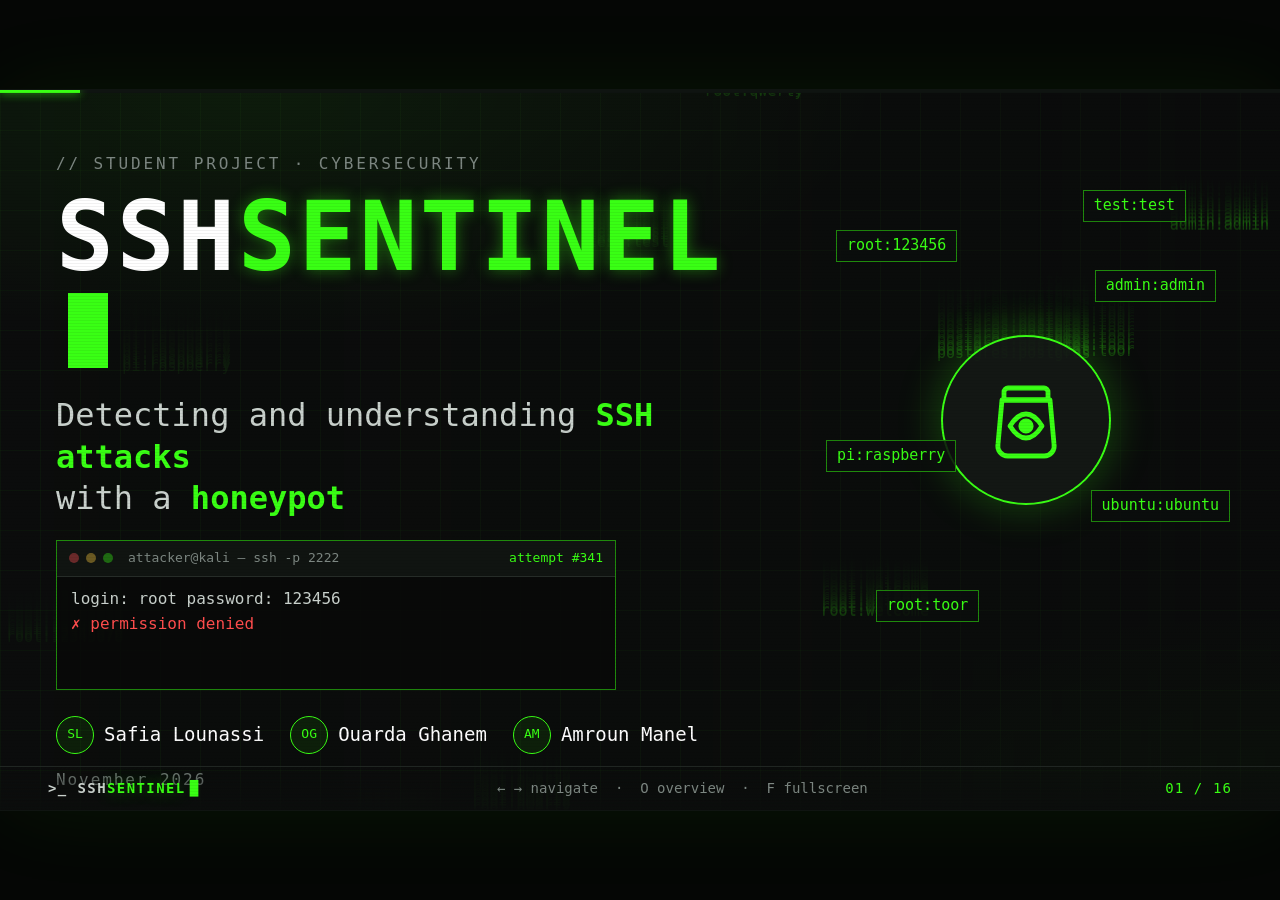
==== commit 35640d4a: "upadte the siem" ====
--- a/presentation/index.html
+++ b/presentation/index.html
@@ -64,8 +64,8 @@
       </div>
       <div class="team">
         <div class="person"><span class="avatar">SL</span><span>Safia Lounassi</span></div>
-        <div class="person"><span class="avatar">OG</span><span>Ourda Ghanem</span></div>
-        <div class="person"><span class="avatar">AM</span><span>Amroun Maanel</span></div>
+        <div class="person"><span class="avatar">OG</span><span>Ouarda Ghanem</span></div>
+        <div class="person"><span class="avatar">AM</span><span>Amroun Manel</span></div>
       </div>
       <div class="t-date">November 2026</div>
     </div>
@@ -391,7 +391,7 @@
   </section>
 
   <!-- ================================== 13 BOTNET ================================== -->
-  <section class="slide" id="botnet" data-title="The botnet rule">
+  <section class="slide" id="botnet" data-steps="1" data-title="The botnet rule">
     <header class="head">
       <div class="kicker"><span class="qbadge">Question 2</span> &middot; the rule that sees what the others miss</div>
       <h1 class="t">distributed_attack <span class="dimh">&mdash; one botnet, four IPs</span></h1>
@@ -408,7 +408,7 @@
   </section>
 
   <!-- ================================== 14 Q3 AFTER ================================== -->
-  <section class="slide" id="q3" data-title="Question 3: After they get in">
+  <section class="slide" id="q3" data-steps="1" data-title="Question 3: After they get in">
     <header class="head">
       <div class="kicker"><span class="qbadge">Question 3</span> &middot; What happens after they gain access?</div>
       <h1 class="t">Then? <span class="dimh">&mdash; watching the attacker work</span></h1>
@@ -469,7 +469,7 @@
       <svg class="ic xxl"><use href="#i-shield"/></svg>
       <h2>Thank you</h2>
       <div class="th-q">Questions?</div>
-      <div class="th-names"><span>Safia Lounassi</span><span>Ourda Ghanem</span><span>Amroun Maanel</span></div>
+      <div class="th-names"><span>Safia Lounassi</span><span>Ouarda Ghanem</span><span>Amroun Manel</span></div>
     </div>
   </section>
 
--- a/presentation/css/style.css
+++ b/presentation/css/style.css
@@ -67,10 +67,10 @@
   position: absolute; inset: 0; z-index: 1; padding: 30px 48px 66px;
   display: flex; flex-direction: column;
   opacity: 0; visibility: hidden; transform: translateX(56px);
-  transition: opacity .45s ease, transform .45s ease, visibility 0s linear .45s;
+  transition: opacity .18s ease, transform .18s ease, visibility 0s linear .18s;
 }
 .slide.past { transform: translateX(-56px); }
-.slide.active { opacity: 1; visibility: visible; transform: none; transition-delay: 0s; }
+.slide.active { opacity: 1; visibility: visible; transform: none; transition: opacity .35s ease .18s, transform .35s ease .18s, visibility 0s; }
 
 [data-step] { opacity: 0; transform: translateY(18px); transition: opacity .55s ease, transform .55s ease; pointer-events: none; }
 [data-step].on { opacity: 1; transform: none; pointer-events: auto; }
@@ -346,3 +346,5 @@
 .pcap code { flex: 1; font-family: var(--mono); font-size: 15px; color: var(--green); background: #090b0a; border: 1px solid var(--line); padding: 10px 14px; min-height: 44px; display: flex; align-items: center; overflow: hidden; white-space: nowrap; text-overflow: ellipsis; }
 .pdetail { margin-top: 14px; min-height: 112px; border-left: 3px solid var(--green); }
 .pdetail h3 { color: var(--green); font-size: 20px; margin-bottom: 4px; } .pdetail p { font-size: 18px; line-height: 1.4; } .pdetail small { display: block; margin-top: 6px; color: var(--muted); font-size: 14px; }
+
+.restoring .slide, .restoring [data-step], .restoring .slide * { transition: none !important; }
